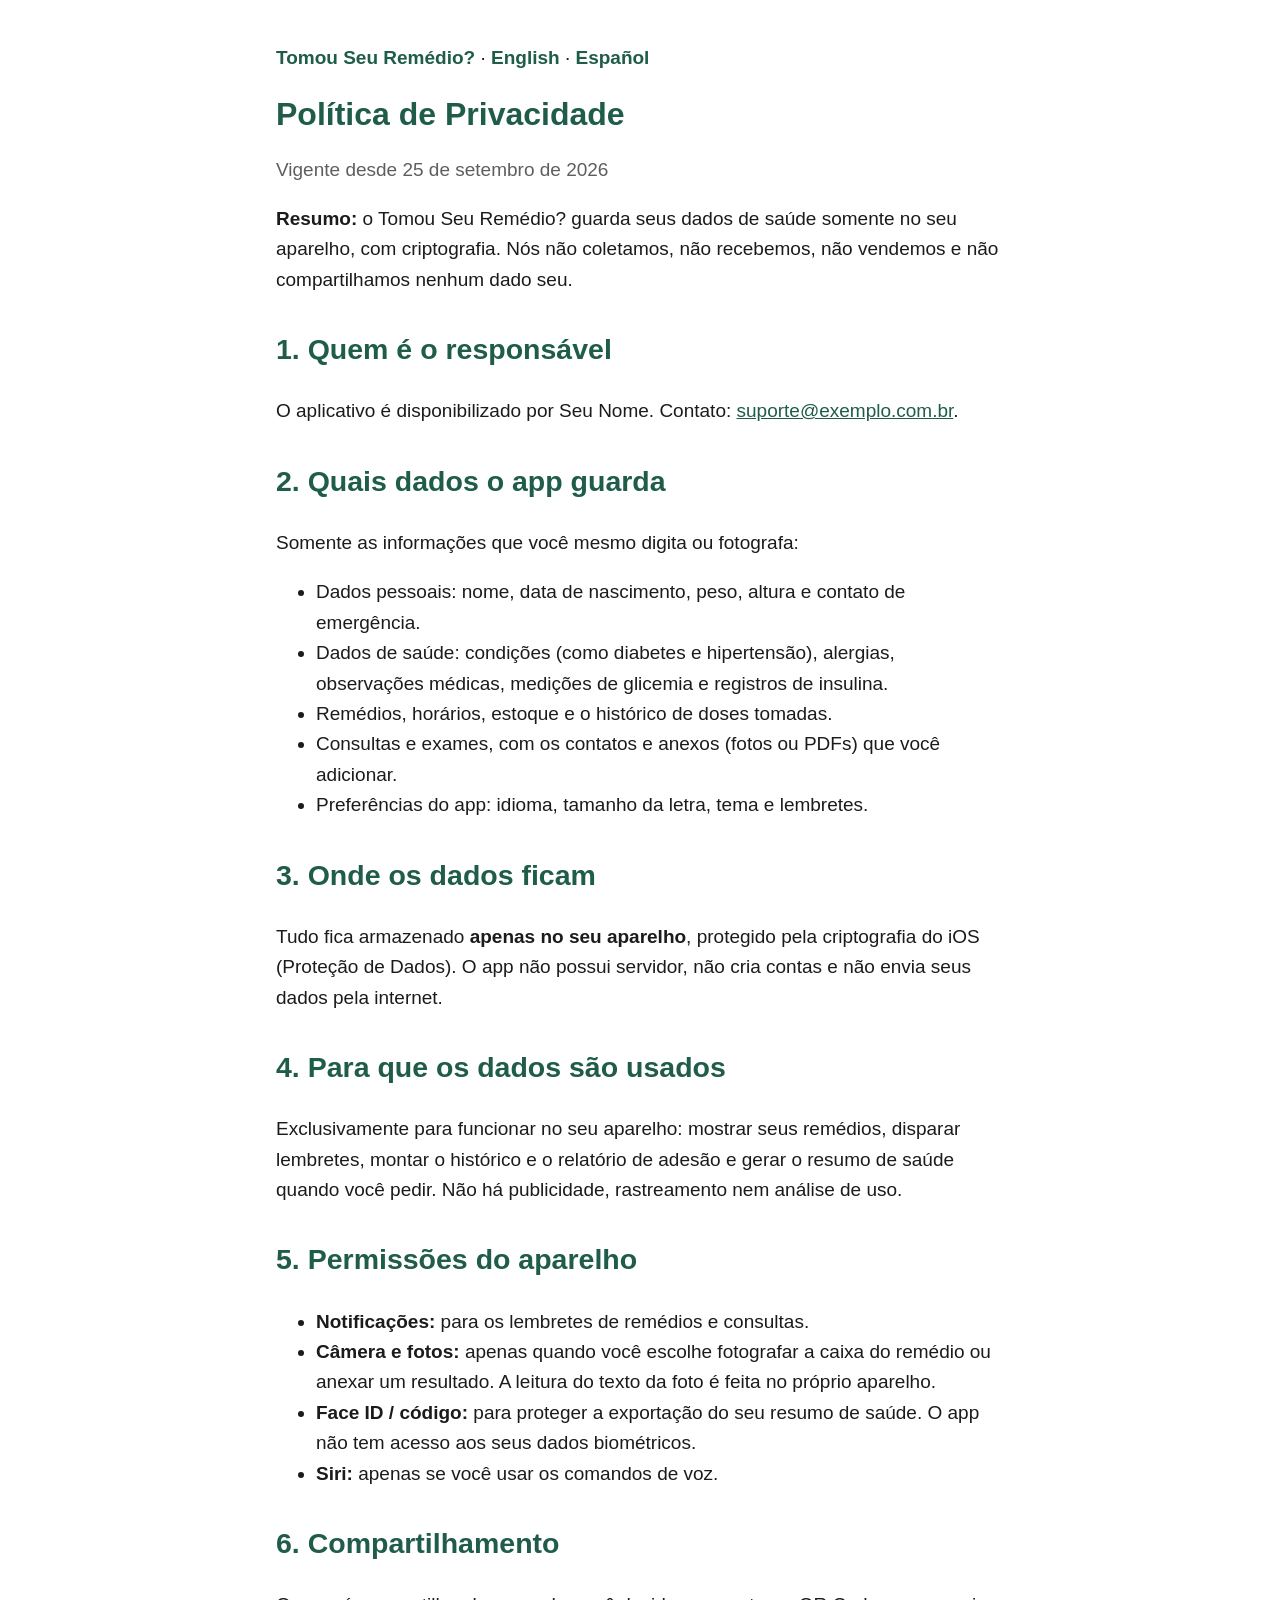
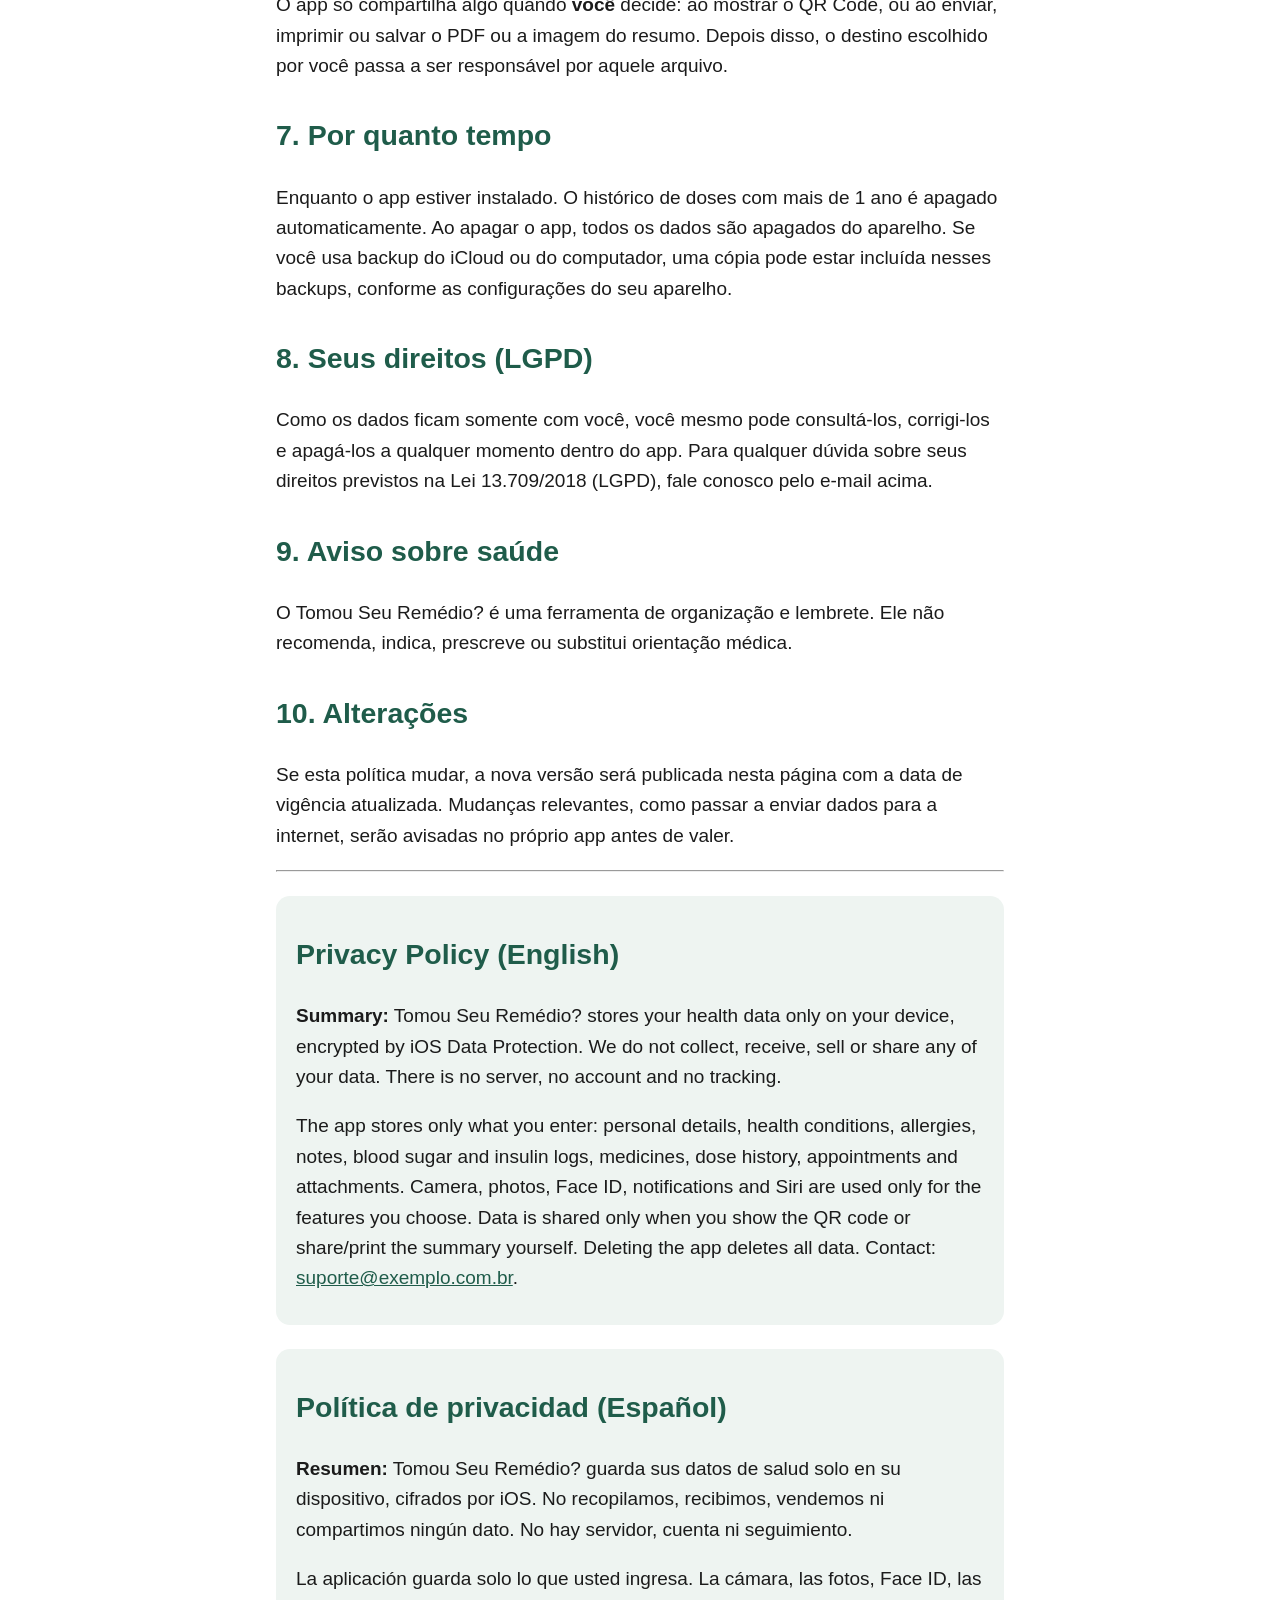
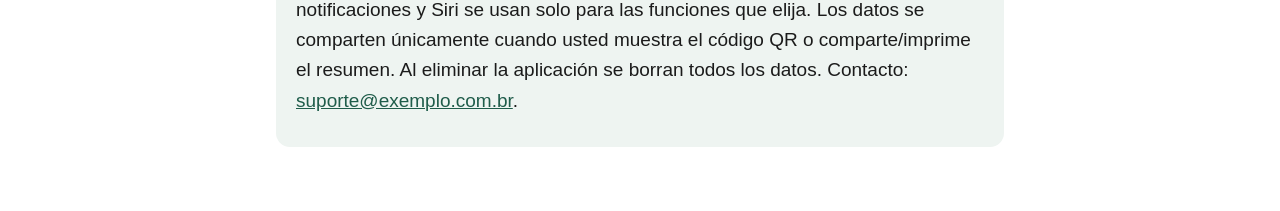
==== privacidade.html @ e1c7655e "Site do app: página inicial, política de privacidade e suporte Co-Authored-By: Claude Opus 5.5 <nore" ====
<!doctype html>
<html lang="pt-BR">
<head>
<meta charset="utf-8">
<meta name="viewport" content="width=device-width, initial-scale=1">
<title>Política de Privacidade — Tomou Seu Remédio?</title>
<link rel="stylesheet" href="estilo.css">
</head>
<body>
<main>
<p class="topo"><a href="index.html">Tomou Seu Remédio?</a> · <a href="#en">English</a> · <a href="#es">Español</a></p>

<h1>Política de Privacidade</h1>
<p class="data">Vigente desde 25 de setembro de 2026</p>

<p><strong>Resumo:</strong> o Tomou Seu Remédio? guarda seus dados de saúde somente no seu aparelho, com criptografia. Nós não coletamos, não recebemos, não vendemos e não compartilhamos nenhum dado seu.</p>

<h2>1. Quem é o responsável</h2>
<p>O aplicativo é disponibilizado por <span class="cfg-seller">Seu Nome</span>. Contato: <a href="mailto:suporte@exemplo.com.br"><span class="cfg-email">suporte@exemplo.com.br</span></a>.</p>

<h2>2. Quais dados o app guarda</h2>
<p>Somente as informações que você mesmo digita ou fotografa:</p>
<ul>
<li>Dados pessoais: nome, data de nascimento, peso, altura e contato de emergência.</li>
<li>Dados de saúde: condições (como diabetes e hipertensão), alergias, observações médicas, medições de glicemia e registros de insulina.</li>
<li>Remédios, horários, estoque e o histórico de doses tomadas.</li>
<li>Consultas e exames, com os contatos e anexos (fotos ou PDFs) que você adicionar.</li>
<li>Preferências do app: idioma, tamanho da letra, tema e lembretes.</li>
</ul>

<h2>3. Onde os dados ficam</h2>
<p>Tudo fica armazenado <strong>apenas no seu aparelho</strong>, protegido pela criptografia do iOS (Proteção de Dados). O app não possui servidor, não cria contas e não envia seus dados pela internet.</p>

<h2>4. Para que os dados são usados</h2>
<p>Exclusivamente para funcionar no seu aparelho: mostrar seus remédios, disparar lembretes, montar o histórico e o relatório de adesão e gerar o resumo de saúde quando você pedir. Não há publicidade, rastreamento nem análise de uso.</p>

<h2>5. Permissões do aparelho</h2>
<ul>
<li><strong>Notificações:</strong> para os lembretes de remédios e consultas.</li>
<li><strong>Câmera e fotos:</strong> apenas quando você escolhe fotografar a caixa do remédio ou anexar um resultado. A leitura do texto da foto é feita no próprio aparelho.</li>
<li><strong>Face ID / código:</strong> para proteger a exportação do seu resumo de saúde. O app não tem acesso aos seus dados biométricos.</li>
<li><strong>Siri:</strong> apenas se você usar os comandos de voz.</li>
</ul>

<h2>6. Compartilhamento</h2>
<p>O app só compartilha algo quando <strong>você</strong> decide: ao mostrar o QR Code, ou ao enviar, imprimir ou salvar o PDF ou a imagem do resumo. Depois disso, o destino escolhido por você passa a ser responsável por aquele arquivo.</p>

<h2>7. Por quanto tempo</h2>
<p>Enquanto o app estiver instalado. O histórico de doses com mais de 1 ano é apagado automaticamente. Ao apagar o app, todos os dados são apagados do aparelho. Se você usa backup do iCloud ou do computador, uma cópia pode estar incluída nesses backups, conforme as configurações do seu aparelho.</p>

<h2>8. Seus direitos (LGPD)</h2>
<p>Como os dados ficam somente com você, você mesmo pode consultá-los, corrigi-los e apagá-los a qualquer momento dentro do app. Para qualquer dúvida sobre seus direitos previstos na Lei 13.709/2018 (LGPD), fale conosco pelo e-mail acima.</p>

<h2>9. Aviso sobre saúde</h2>
<p>O Tomou Seu Remédio? é uma ferramenta de organização e lembrete. Ele não recomenda, indica, prescreve ou substitui orientação médica.</p>

<h2>10. Alterações</h2>
<p>Se esta política mudar, a nova versão será publicada nesta página com a data de vigência atualizada. Mudanças relevantes, como passar a enviar dados para a internet, serão avisadas no próprio app antes de valer.</p>

<hr>

<section id="en" lang="en">
<h2>Privacy Policy (English)</h2>
<p><strong>Summary:</strong> Tomou Seu Remédio? stores your health data only on your device, encrypted by iOS Data Protection. We do not collect, receive, sell or share any of your data. There is no server, no account and no tracking.</p>
<p>The app stores only what you enter: personal details, health conditions, allergies, notes, blood sugar and insulin logs, medicines, dose history, appointments and attachments. Camera, photos, Face ID, notifications and Siri are used only for the features you choose. Data is shared only when you show the QR code or share/print the summary yourself. Deleting the app deletes all data. Contact: <a href="mailto:suporte@exemplo.com.br"><span class="cfg-email">suporte@exemplo.com.br</span></a>.</p>
</section>

<section id="es" lang="es">
<h2>Política de privacidad (Español)</h2>
<p><strong>Resumen:</strong> Tomou Seu Remédio? guarda sus datos de salud solo en su dispositivo, cifrados por iOS. No recopilamos, recibimos, vendemos ni compartimos ningún dato. No hay servidor, cuenta ni seguimiento.</p>
<p>La aplicación guarda solo lo que usted ingresa. La cámara, las fotos, Face ID, las notificaciones y Siri se usan solo para las funciones que elija. Los datos se comparten únicamente cuando usted muestra el código QR o comparte/imprime el resumen. Al eliminar la aplicación se borran todos los datos. Contacto: <a href="mailto:suporte@exemplo.com.br"><span class="cfg-email">suporte@exemplo.com.br</span></a>.</p>
</section>
</main>
</body>
</html>
---- estilo.css ----
:root { --verde: #1F5C4A; --texto: #1b1b1b; --fundo: #ffffff; --suave: #eef4f1; }
@media (prefers-color-scheme: dark) { :root { --verde: #7cc7a8; --texto: #f2f2f2; --fundo: #121212; --suave: #1e2a26; } }
* { box-sizing: border-box; }
body { margin: 0; background: var(--fundo); color: var(--texto); font: 19px/1.6 -apple-system, "Segoe UI", Roboto, sans-serif; }
main { max-width: 760px; margin: 0 auto; padding: 24px 16px 64px; }
h1 { color: var(--verde); font-size: 2rem; line-height: 1.2; }
h2 { color: var(--verde); margin-top: 2rem; }
a { color: var(--verde); }
.topo a { font-weight: 600; text-decoration: none; }
.data { opacity: .7; }
.contatos { display: grid; gap: 12px; margin: 24px 0; }
.botao { display: block; padding: 16px; border-radius: 14px; background: var(--verde); color: var(--fundo); text-align: center; font-weight: 700; text-decoration: none; }
.hero { text-align: center; padding: 32px 0; }
.hero img { width: 140px; height: 140px; border-radius: 32px; }
.rodape { margin-top: 48px; opacity: .8; }
section { background: var(--suave); padding: 4px 20px 12px; border-radius: 14px; margin-top: 24px; }
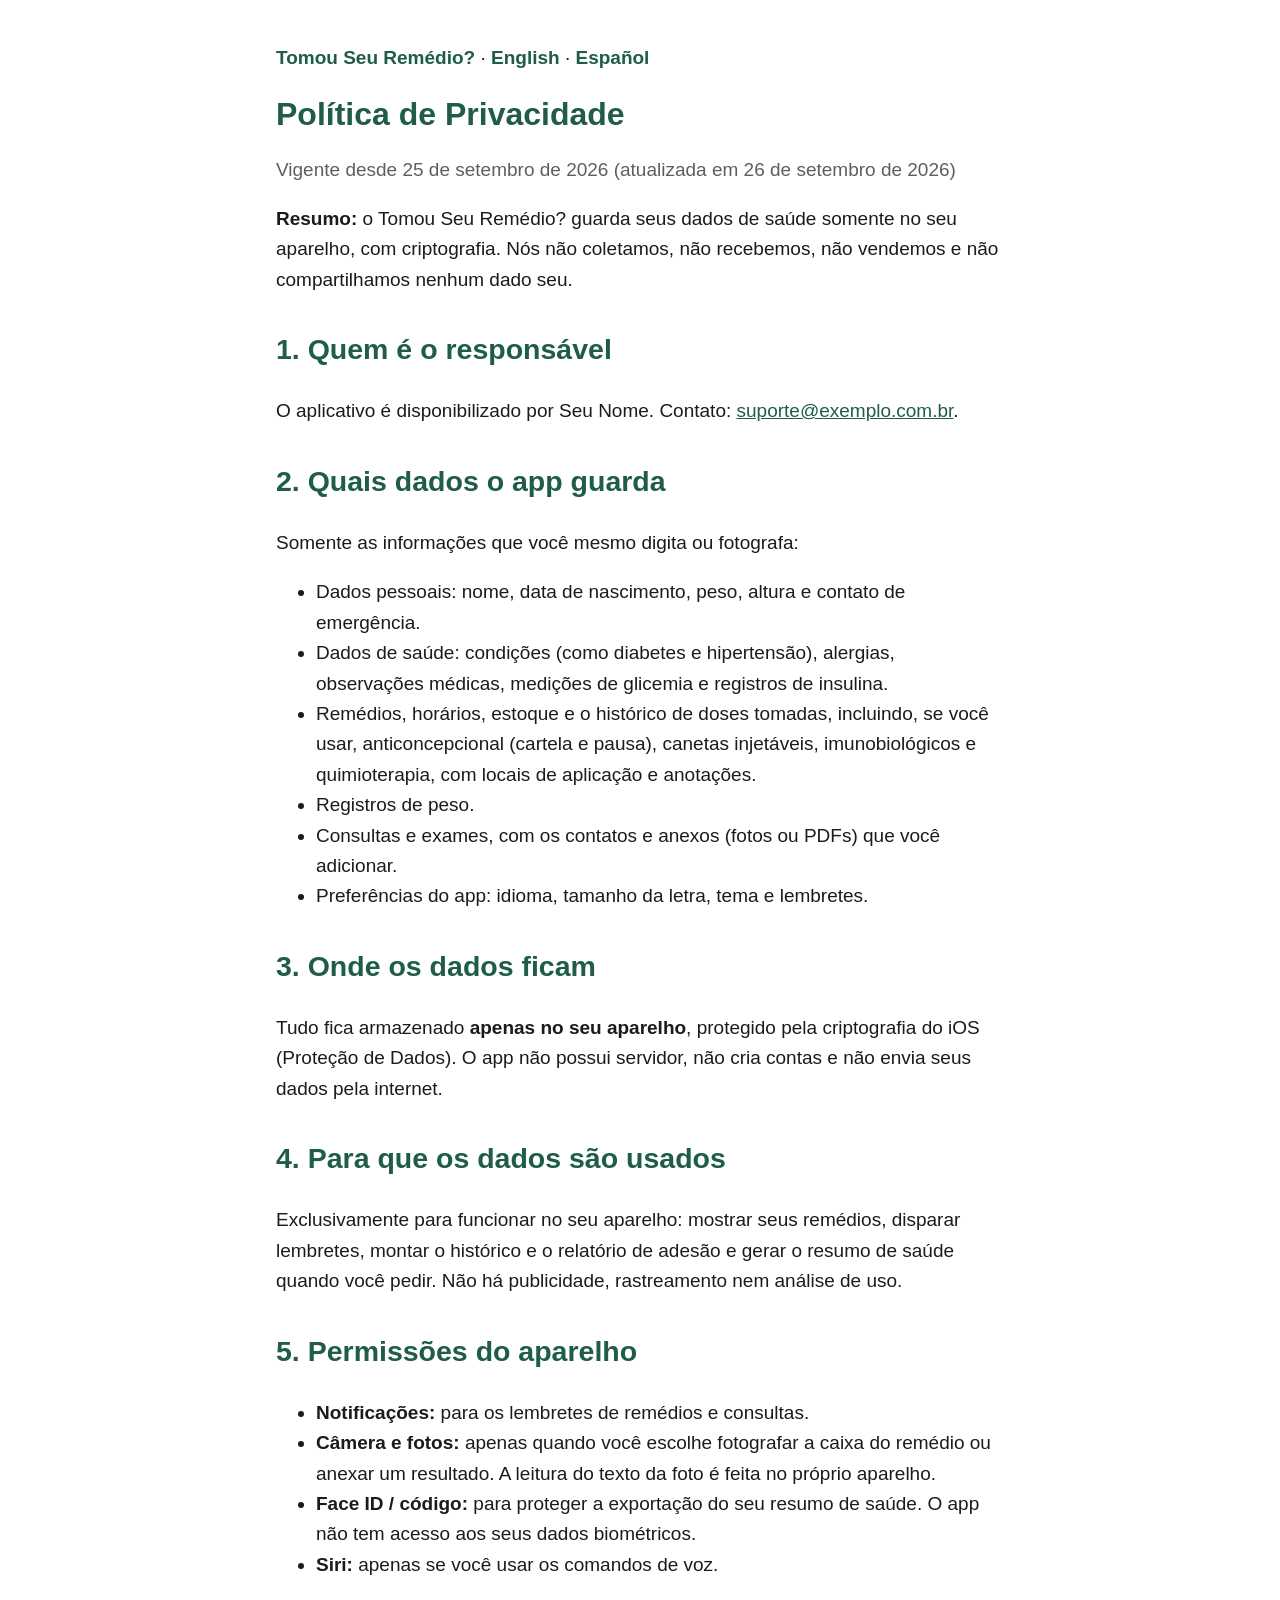
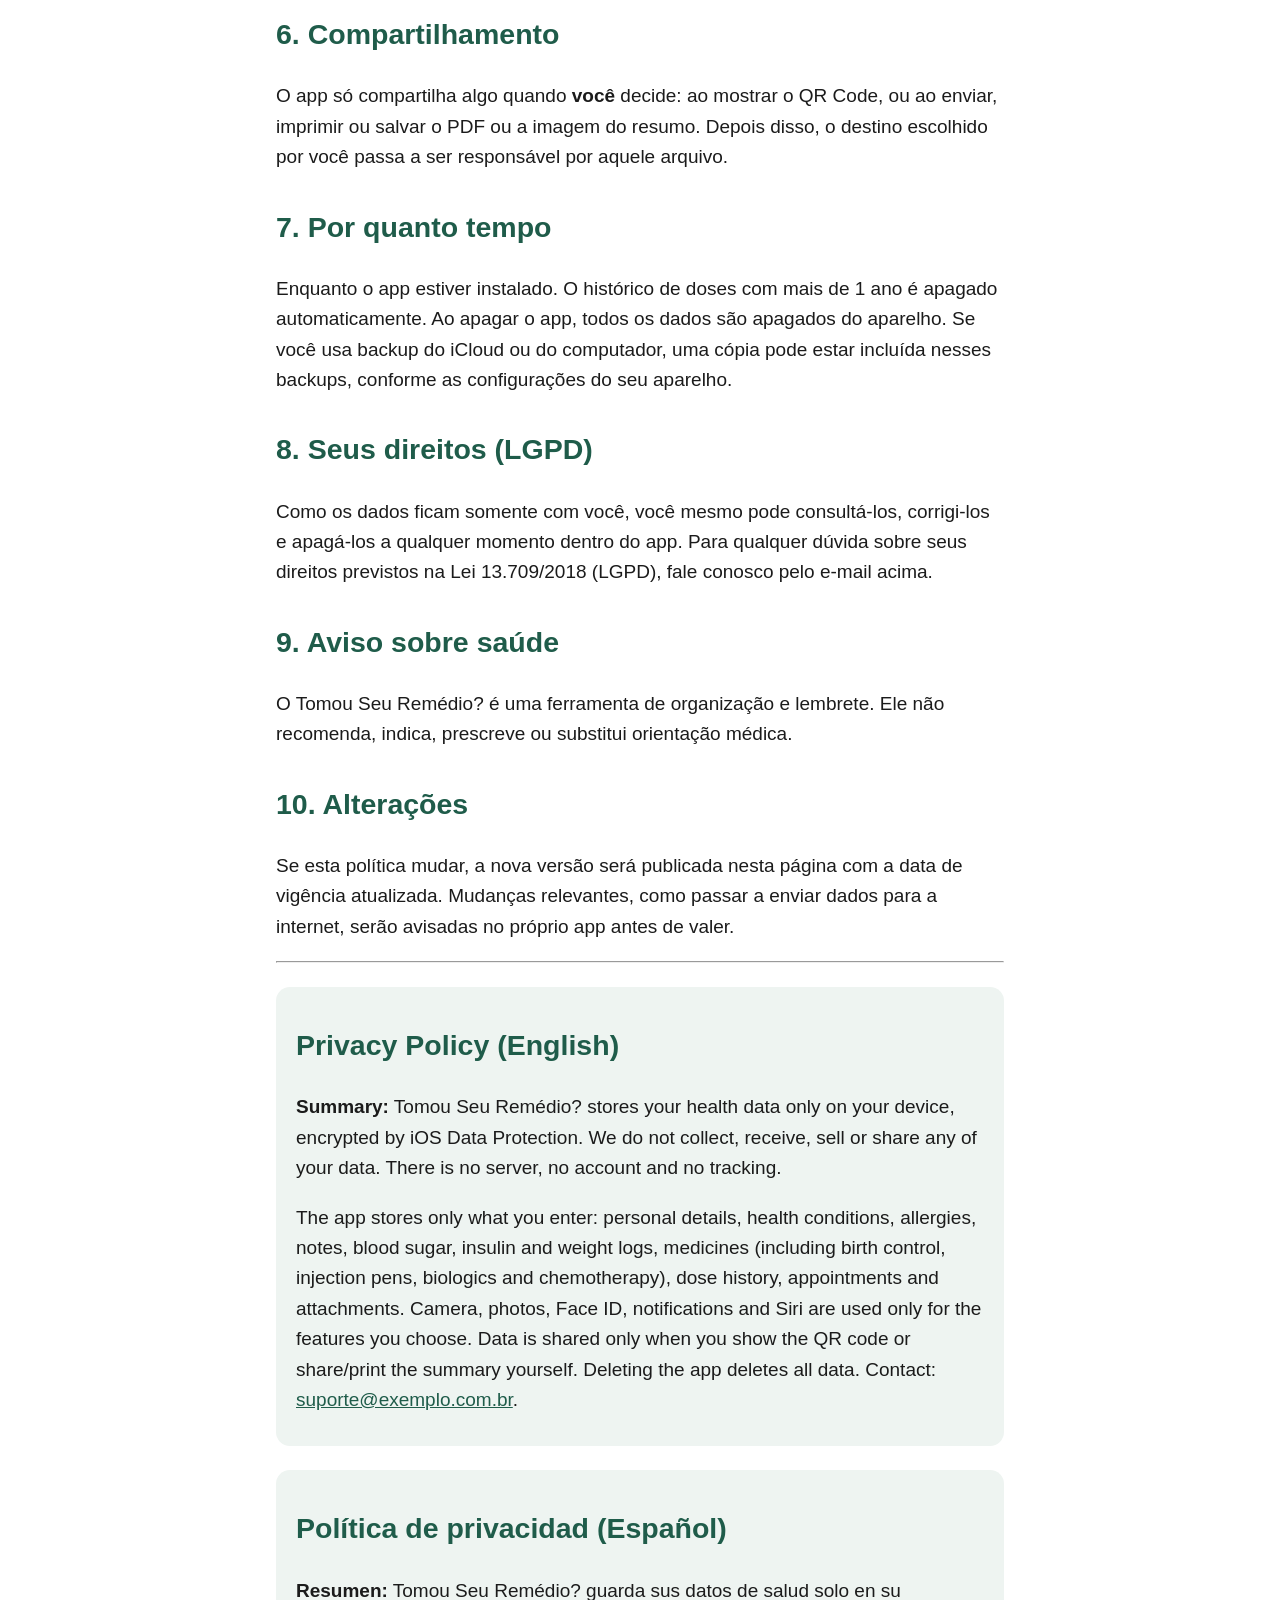
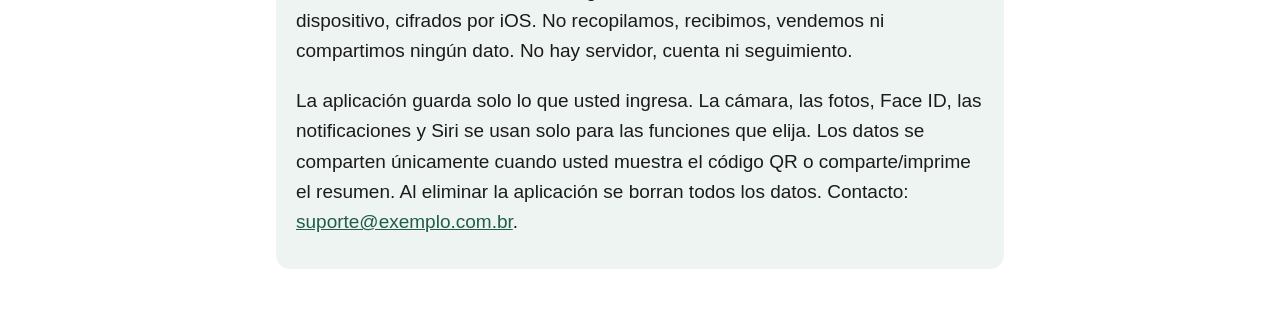
==== commit 622b59ec: "Política de privacidade: tratamentos especiais e peso Co-Authored-By: Claude Opus 5.5 <noreply@anthr" ====
--- a/privacidade.html
+++ b/privacidade.html
@@ -11,7 +11,7 @@
 <p class="topo"><a href="index.html">Tomou Seu Remédio?</a> · <a href="#en">English</a> · <a href="#es">Español</a></p>
 
 <h1>Política de Privacidade</h1>
-<p class="data">Vigente desde 25 de setembro de 2026</p>
+<p class="data">Vigente desde 25 de setembro de 2026 (atualizada em 26 de setembro de 2026)</p>
 
 <p><strong>Resumo:</strong> o Tomou Seu Remédio? guarda seus dados de saúde somente no seu aparelho, com criptografia. Nós não coletamos, não recebemos, não vendemos e não compartilhamos nenhum dado seu.</p>
 
@@ -23,7 +23,8 @@
 <ul>
 <li>Dados pessoais: nome, data de nascimento, peso, altura e contato de emergência.</li>
 <li>Dados de saúde: condições (como diabetes e hipertensão), alergias, observações médicas, medições de glicemia e registros de insulina.</li>
-<li>Remédios, horários, estoque e o histórico de doses tomadas.</li>
+<li>Remédios, horários, estoque e o histórico de doses tomadas, incluindo, se você usar, anticoncepcional (cartela e pausa), canetas injetáveis, imunobiológicos e quimioterapia, com locais de aplicação e anotações.</li>
+<li>Registros de peso.</li>
 <li>Consultas e exames, com os contatos e anexos (fotos ou PDFs) que você adicionar.</li>
 <li>Preferências do app: idioma, tamanho da letra, tema e lembretes.</li>
 </ul>
@@ -62,7 +63,7 @@
 <section id="en" lang="en">
 <h2>Privacy Policy (English)</h2>
 <p><strong>Summary:</strong> Tomou Seu Remédio? stores your health data only on your device, encrypted by iOS Data Protection. We do not collect, receive, sell or share any of your data. There is no server, no account and no tracking.</p>
-<p>The app stores only what you enter: personal details, health conditions, allergies, notes, blood sugar and insulin logs, medicines, dose history, appointments and attachments. Camera, photos, Face ID, notifications and Siri are used only for the features you choose. Data is shared only when you show the QR code or share/print the summary yourself. Deleting the app deletes all data. Contact: <a href="mailto:suporte@exemplo.com.br"><span class="cfg-email">suporte@exemplo.com.br</span></a>.</p>
+<p>The app stores only what you enter: personal details, health conditions, allergies, notes, blood sugar, insulin and weight logs, medicines (including birth control, injection pens, biologics and chemotherapy), dose history, appointments and attachments. Camera, photos, Face ID, notifications and Siri are used only for the features you choose. Data is shared only when you show the QR code or share/print the summary yourself. Deleting the app deletes all data. Contact: <a href="mailto:suporte@exemplo.com.br"><span class="cfg-email">suporte@exemplo.com.br</span></a>.</p>
 </section>
 
 <section id="es" lang="es">
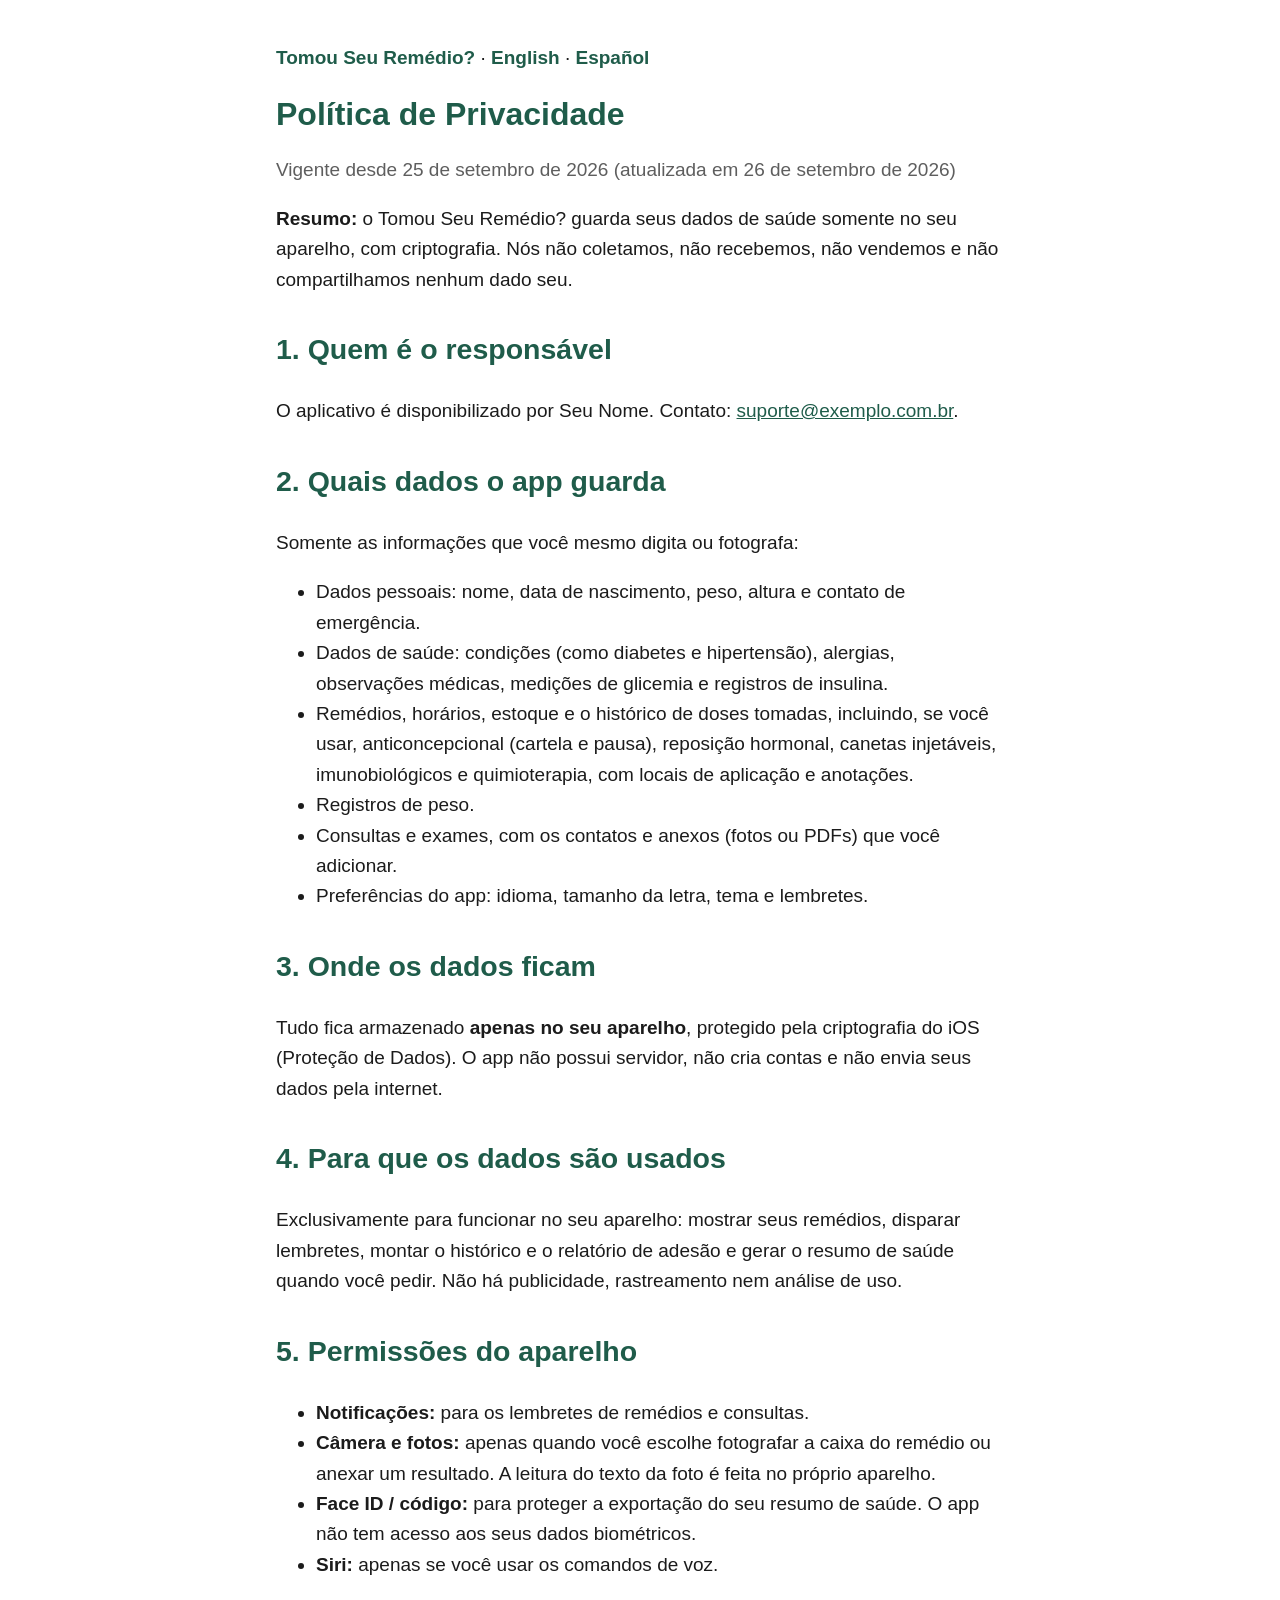
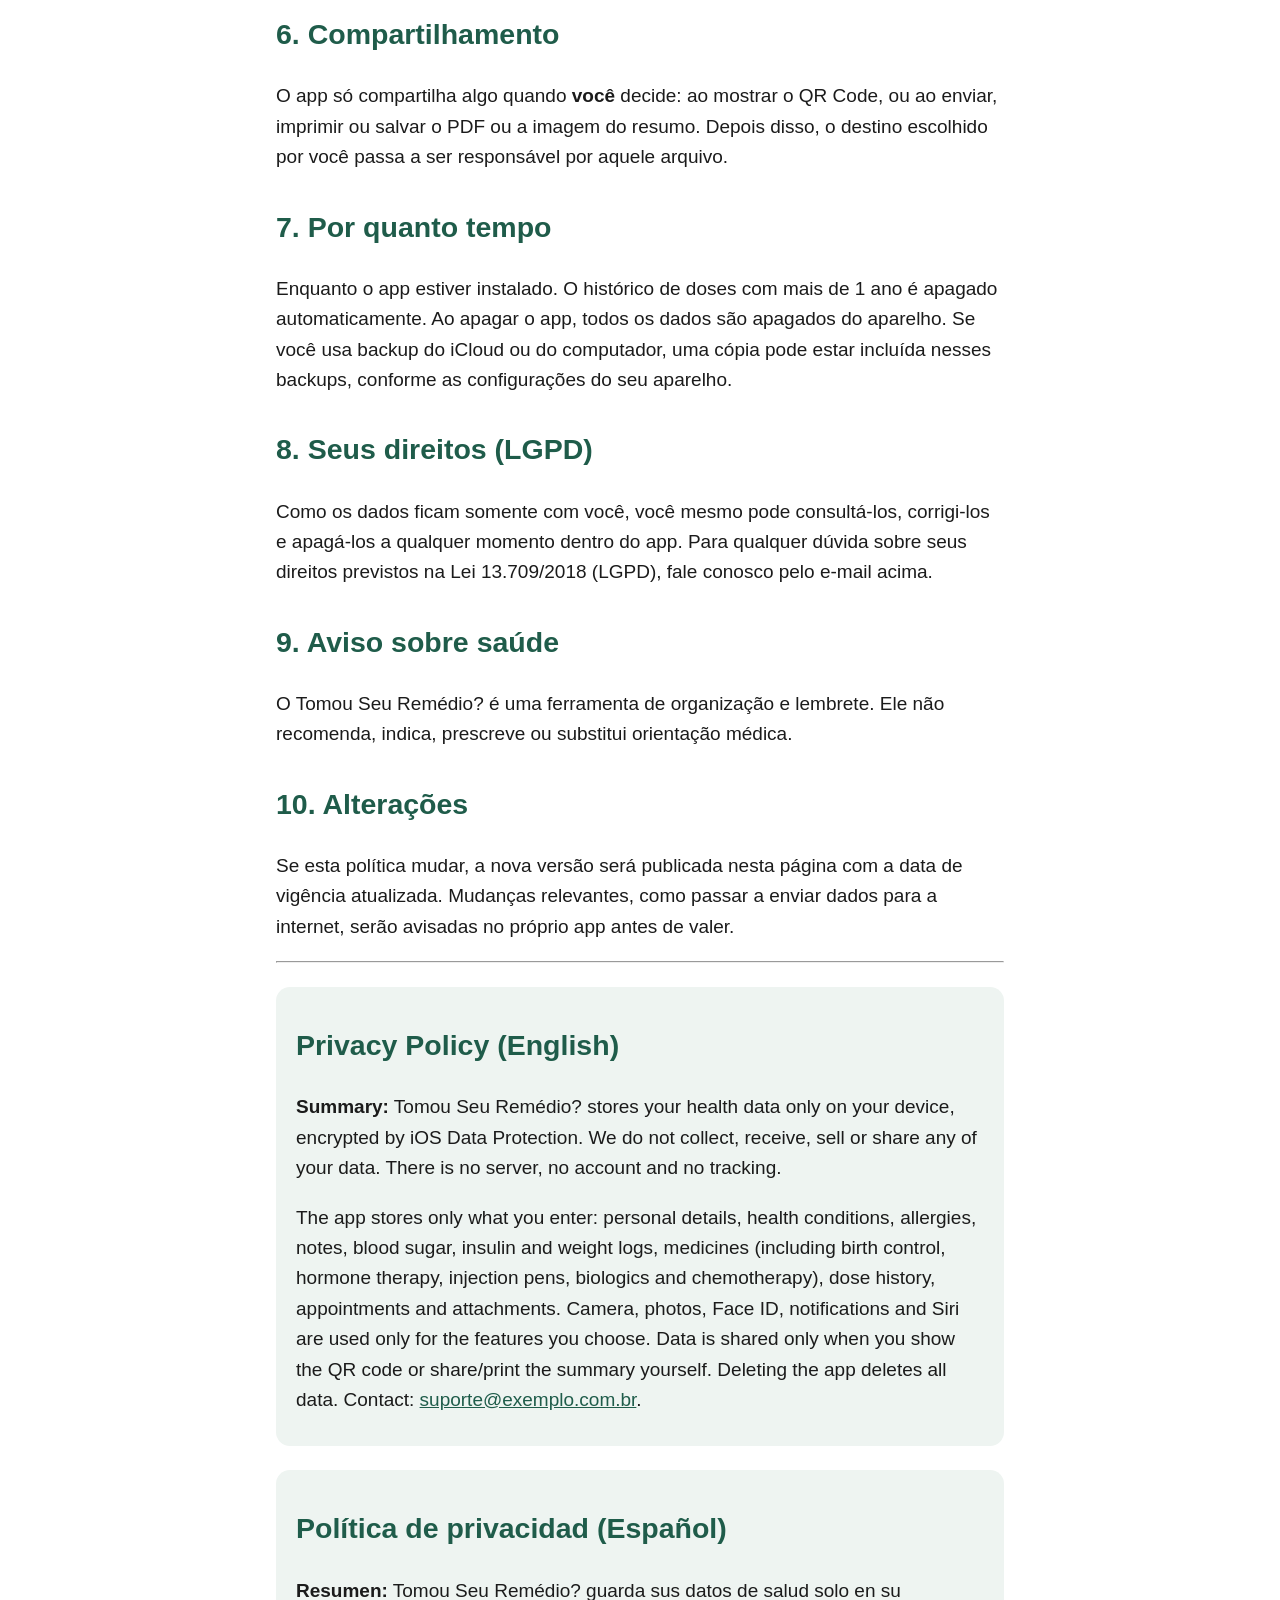
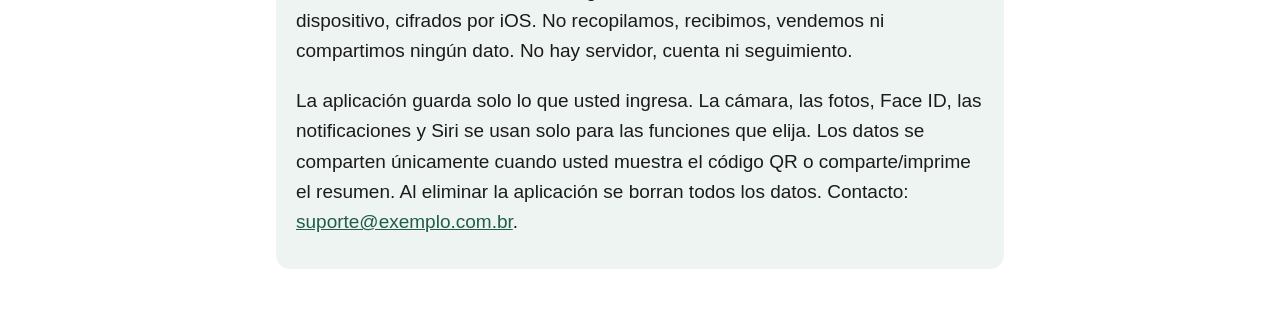
==== commit b3fe9f2f: "Política de privacidade: reposição hormonal Co-Authored-By: Claude Opus 5.5 <noreply@anthropic.com> " ====
--- a/privacidade.html
+++ b/privacidade.html
@@ -23,7 +23,7 @@
 <ul>
 <li>Dados pessoais: nome, data de nascimento, peso, altura e contato de emergência.</li>
 <li>Dados de saúde: condições (como diabetes e hipertensão), alergias, observações médicas, medições de glicemia e registros de insulina.</li>
-<li>Remédios, horários, estoque e o histórico de doses tomadas, incluindo, se você usar, anticoncepcional (cartela e pausa), canetas injetáveis, imunobiológicos e quimioterapia, com locais de aplicação e anotações.</li>
+<li>Remédios, horários, estoque e o histórico de doses tomadas, incluindo, se você usar, anticoncepcional (cartela e pausa), reposição hormonal, canetas injetáveis, imunobiológicos e quimioterapia, com locais de aplicação e anotações.</li>
 <li>Registros de peso.</li>
 <li>Consultas e exames, com os contatos e anexos (fotos ou PDFs) que você adicionar.</li>
 <li>Preferências do app: idioma, tamanho da letra, tema e lembretes.</li>
@@ -63,7 +63,7 @@
 <section id="en" lang="en">
 <h2>Privacy Policy (English)</h2>
 <p><strong>Summary:</strong> Tomou Seu Remédio? stores your health data only on your device, encrypted by iOS Data Protection. We do not collect, receive, sell or share any of your data. There is no server, no account and no tracking.</p>
-<p>The app stores only what you enter: personal details, health conditions, allergies, notes, blood sugar, insulin and weight logs, medicines (including birth control, injection pens, biologics and chemotherapy), dose history, appointments and attachments. Camera, photos, Face ID, notifications and Siri are used only for the features you choose. Data is shared only when you show the QR code or share/print the summary yourself. Deleting the app deletes all data. Contact: <a href="mailto:suporte@exemplo.com.br"><span class="cfg-email">suporte@exemplo.com.br</span></a>.</p>
+<p>The app stores only what you enter: personal details, health conditions, allergies, notes, blood sugar, insulin and weight logs, medicines (including birth control, hormone therapy, injection pens, biologics and chemotherapy), dose history, appointments and attachments. Camera, photos, Face ID, notifications and Siri are used only for the features you choose. Data is shared only when you show the QR code or share/print the summary yourself. Deleting the app deletes all data. Contact: <a href="mailto:suporte@exemplo.com.br"><span class="cfg-email">suporte@exemplo.com.br</span></a>.</p>
 </section>
 
 <section id="es" lang="es">
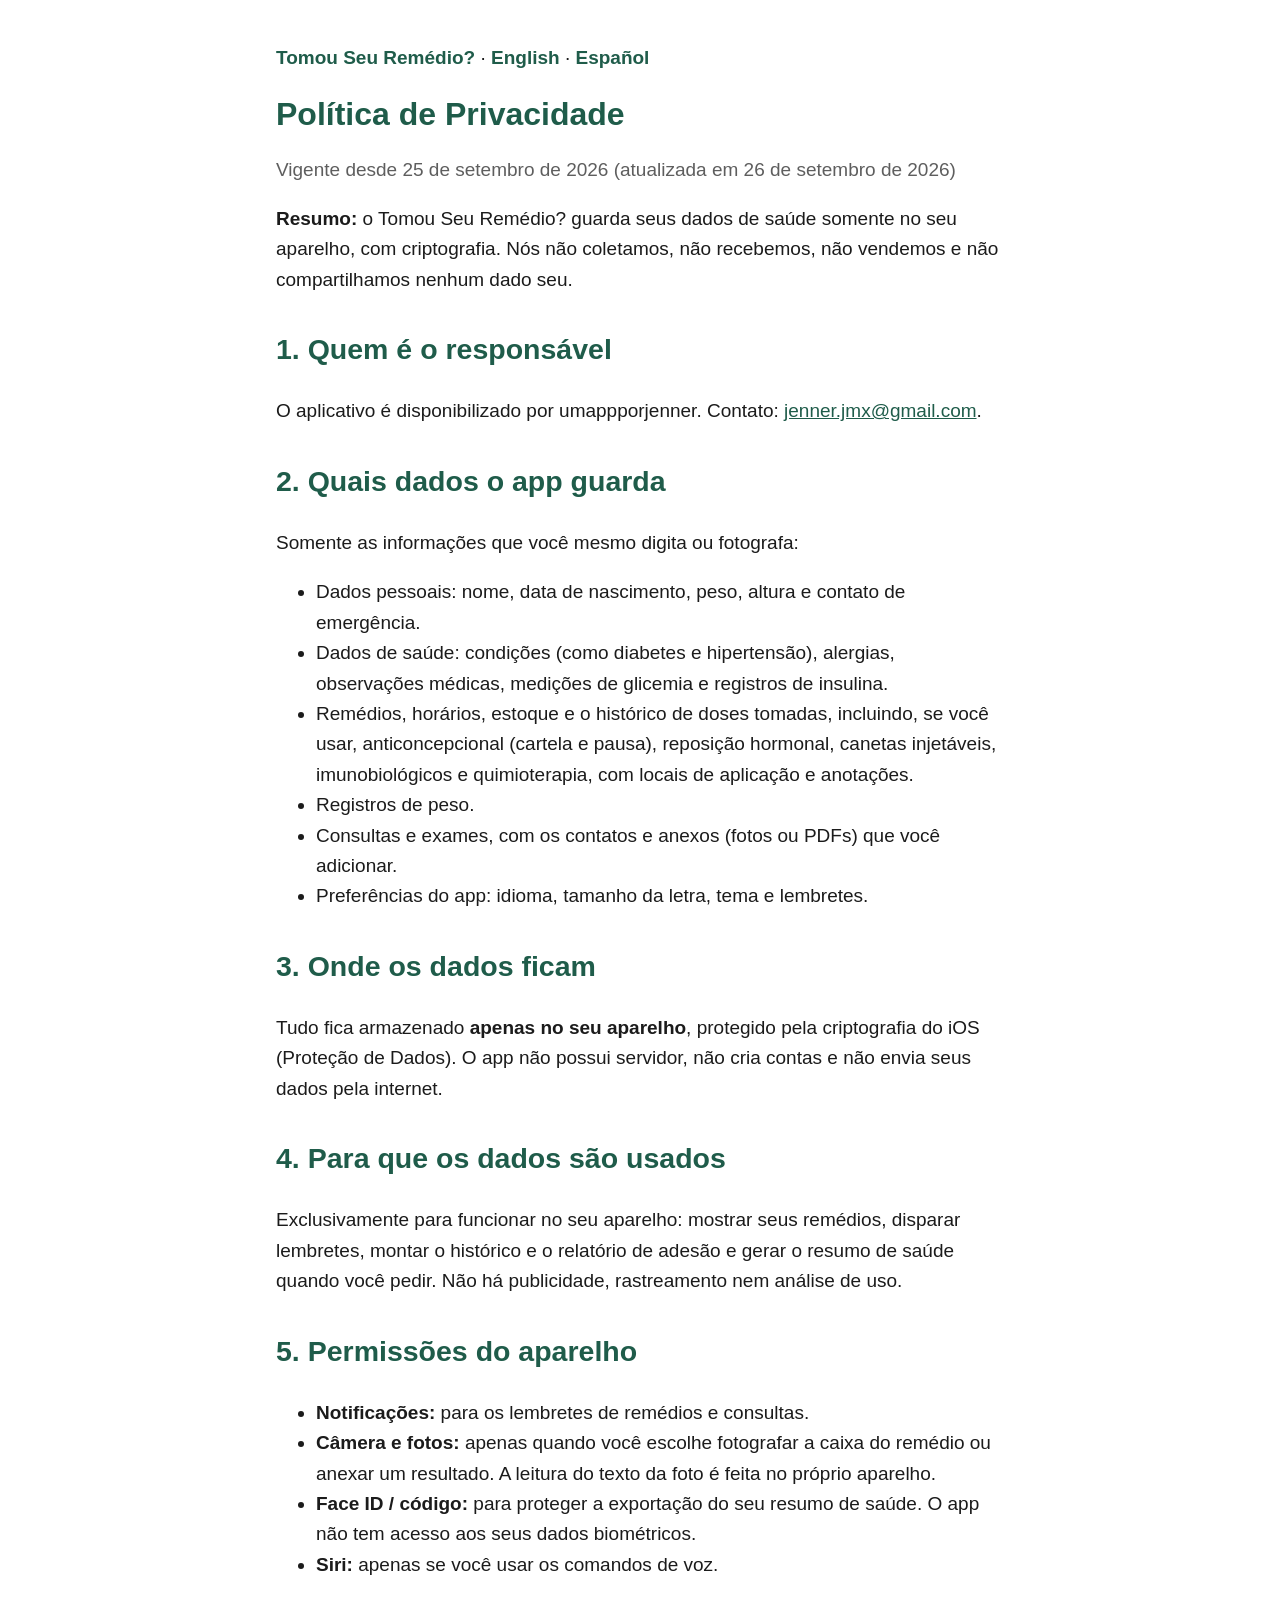
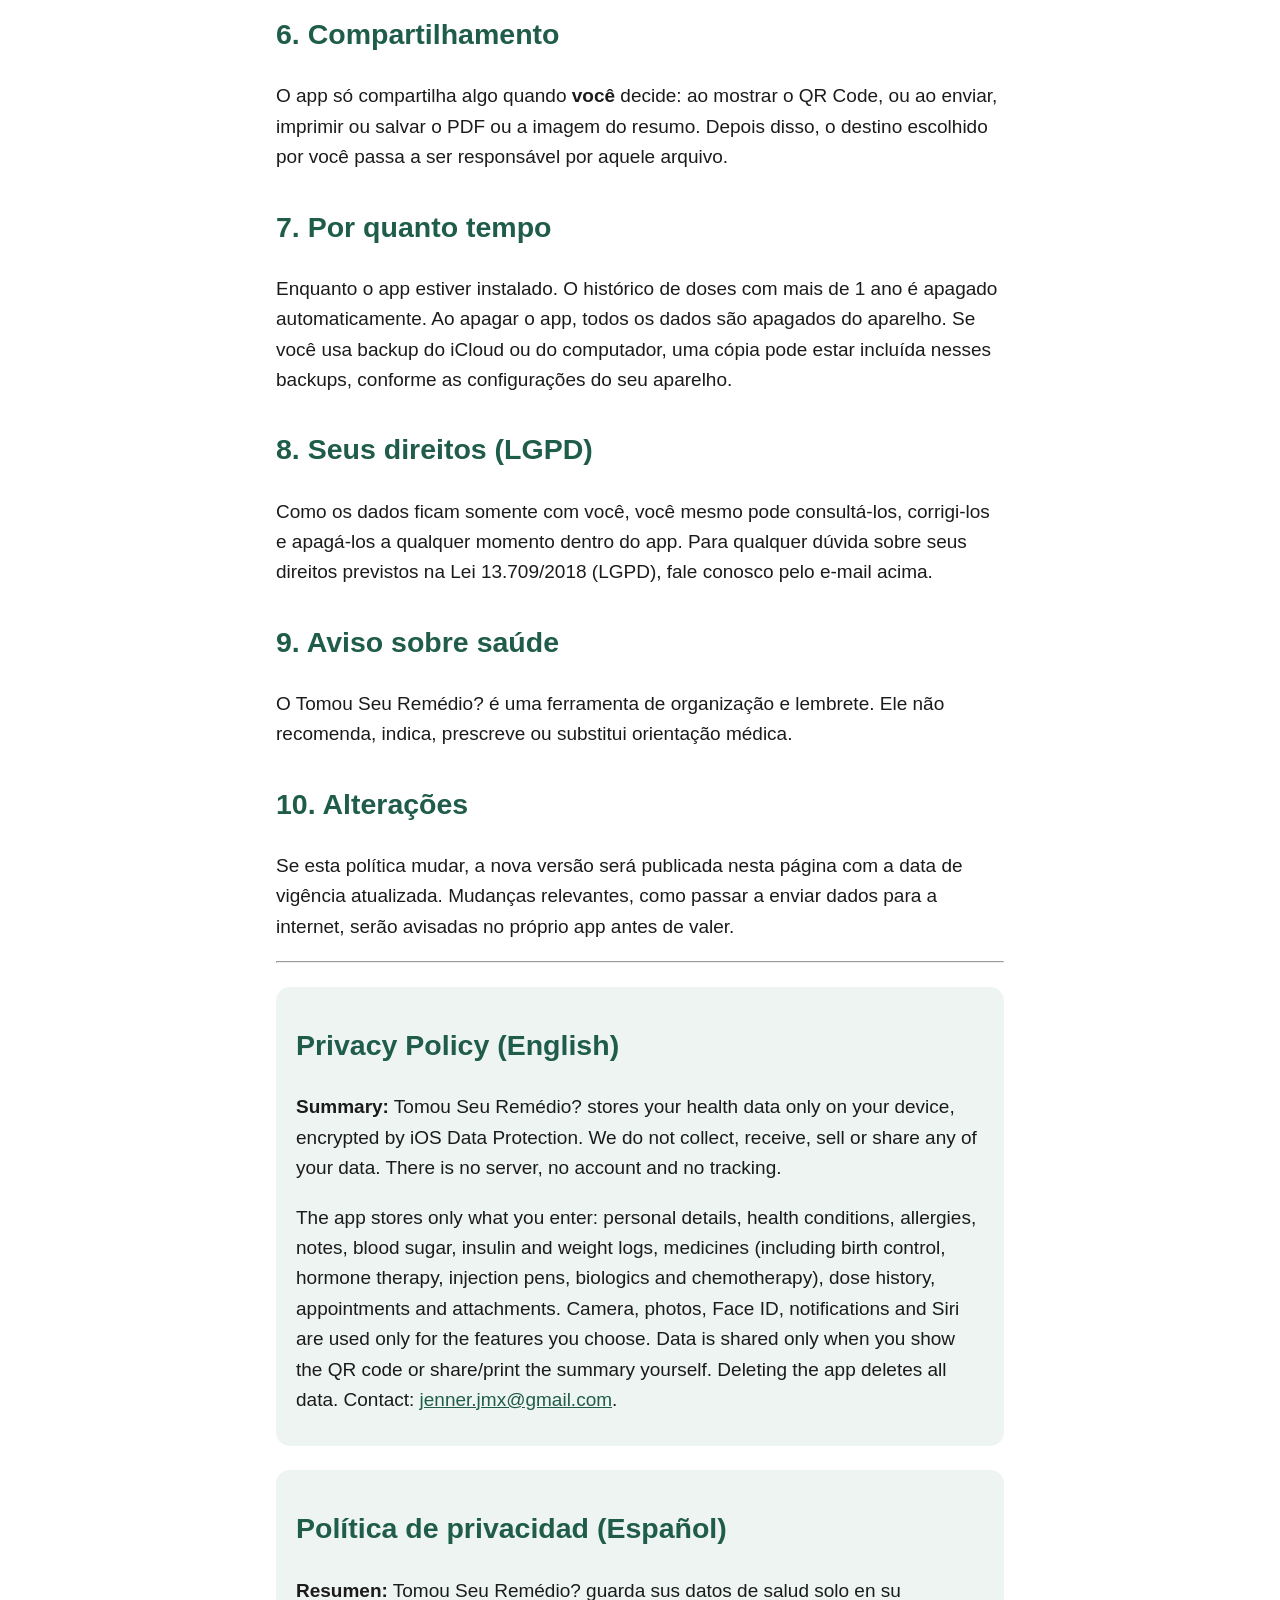
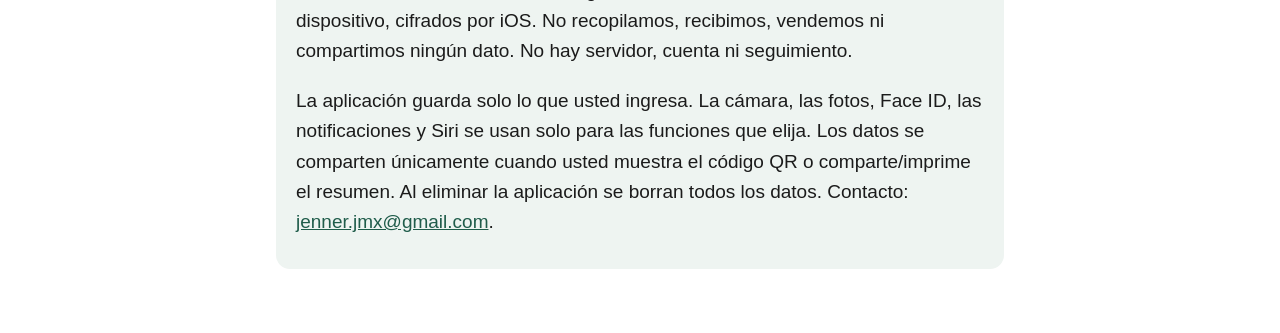
==== commit 8ee1285a: "Site: dados de contato reais (WhatsApp, e-mail, telefone e nome) no lugar dos exemplos Co-Authored-B" ====
--- a/privacidade.html
+++ b/privacidade.html
@@ -16,7 +16,7 @@
 <p><strong>Resumo:</strong> o Tomou Seu Remédio? guarda seus dados de saúde somente no seu aparelho, com criptografia. Nós não coletamos, não recebemos, não vendemos e não compartilhamos nenhum dado seu.</p>
 
 <h2>1. Quem é o responsável</h2>
-<p>O aplicativo é disponibilizado por <span class="cfg-seller">Seu Nome</span>. Contato: <a href="mailto:suporte@exemplo.com.br"><span class="cfg-email">suporte@exemplo.com.br</span></a>.</p>
+<p>O aplicativo é disponibilizado por <span class="cfg-seller">umappporjenner</span>. Contato: <a href="mailto:jenner.jmx@gmail.com"><span class="cfg-email">jenner.jmx@gmail.com</span></a>.</p>
 
 <h2>2. Quais dados o app guarda</h2>
 <p>Somente as informações que você mesmo digita ou fotografa:</p>
@@ -63,13 +63,13 @@
 <section id="en" lang="en">
 <h2>Privacy Policy (English)</h2>
 <p><strong>Summary:</strong> Tomou Seu Remédio? stores your health data only on your device, encrypted by iOS Data Protection. We do not collect, receive, sell or share any of your data. There is no server, no account and no tracking.</p>
-<p>The app stores only what you enter: personal details, health conditions, allergies, notes, blood sugar, insulin and weight logs, medicines (including birth control, hormone therapy, injection pens, biologics and chemotherapy), dose history, appointments and attachments. Camera, photos, Face ID, notifications and Siri are used only for the features you choose. Data is shared only when you show the QR code or share/print the summary yourself. Deleting the app deletes all data. Contact: <a href="mailto:suporte@exemplo.com.br"><span class="cfg-email">suporte@exemplo.com.br</span></a>.</p>
+<p>The app stores only what you enter: personal details, health conditions, allergies, notes, blood sugar, insulin and weight logs, medicines (including birth control, hormone therapy, injection pens, biologics and chemotherapy), dose history, appointments and attachments. Camera, photos, Face ID, notifications and Siri are used only for the features you choose. Data is shared only when you show the QR code or share/print the summary yourself. Deleting the app deletes all data. Contact: <a href="mailto:jenner.jmx@gmail.com"><span class="cfg-email">jenner.jmx@gmail.com</span></a>.</p>
 </section>
 
 <section id="es" lang="es">
 <h2>Política de privacidad (Español)</h2>
 <p><strong>Resumen:</strong> Tomou Seu Remédio? guarda sus datos de salud solo en su dispositivo, cifrados por iOS. No recopilamos, recibimos, vendemos ni compartimos ningún dato. No hay servidor, cuenta ni seguimiento.</p>
-<p>La aplicación guarda solo lo que usted ingresa. La cámara, las fotos, Face ID, las notificaciones y Siri se usan solo para las funciones que elija. Los datos se comparten únicamente cuando usted muestra el código QR o comparte/imprime el resumen. Al eliminar la aplicación se borran todos los datos. Contacto: <a href="mailto:suporte@exemplo.com.br"><span class="cfg-email">suporte@exemplo.com.br</span></a>.</p>
+<p>La aplicación guarda solo lo que usted ingresa. La cámara, las fotos, Face ID, las notificaciones y Siri se usan solo para las funciones que elija. Los datos se comparten únicamente cuando usted muestra el código QR o comparte/imprime el resumen. Al eliminar la aplicación se borran todos los datos. Contacto: <a href="mailto:jenner.jmx@gmail.com"><span class="cfg-email">jenner.jmx@gmail.com</span></a>.</p>
 </section>
 </main>
 </body>
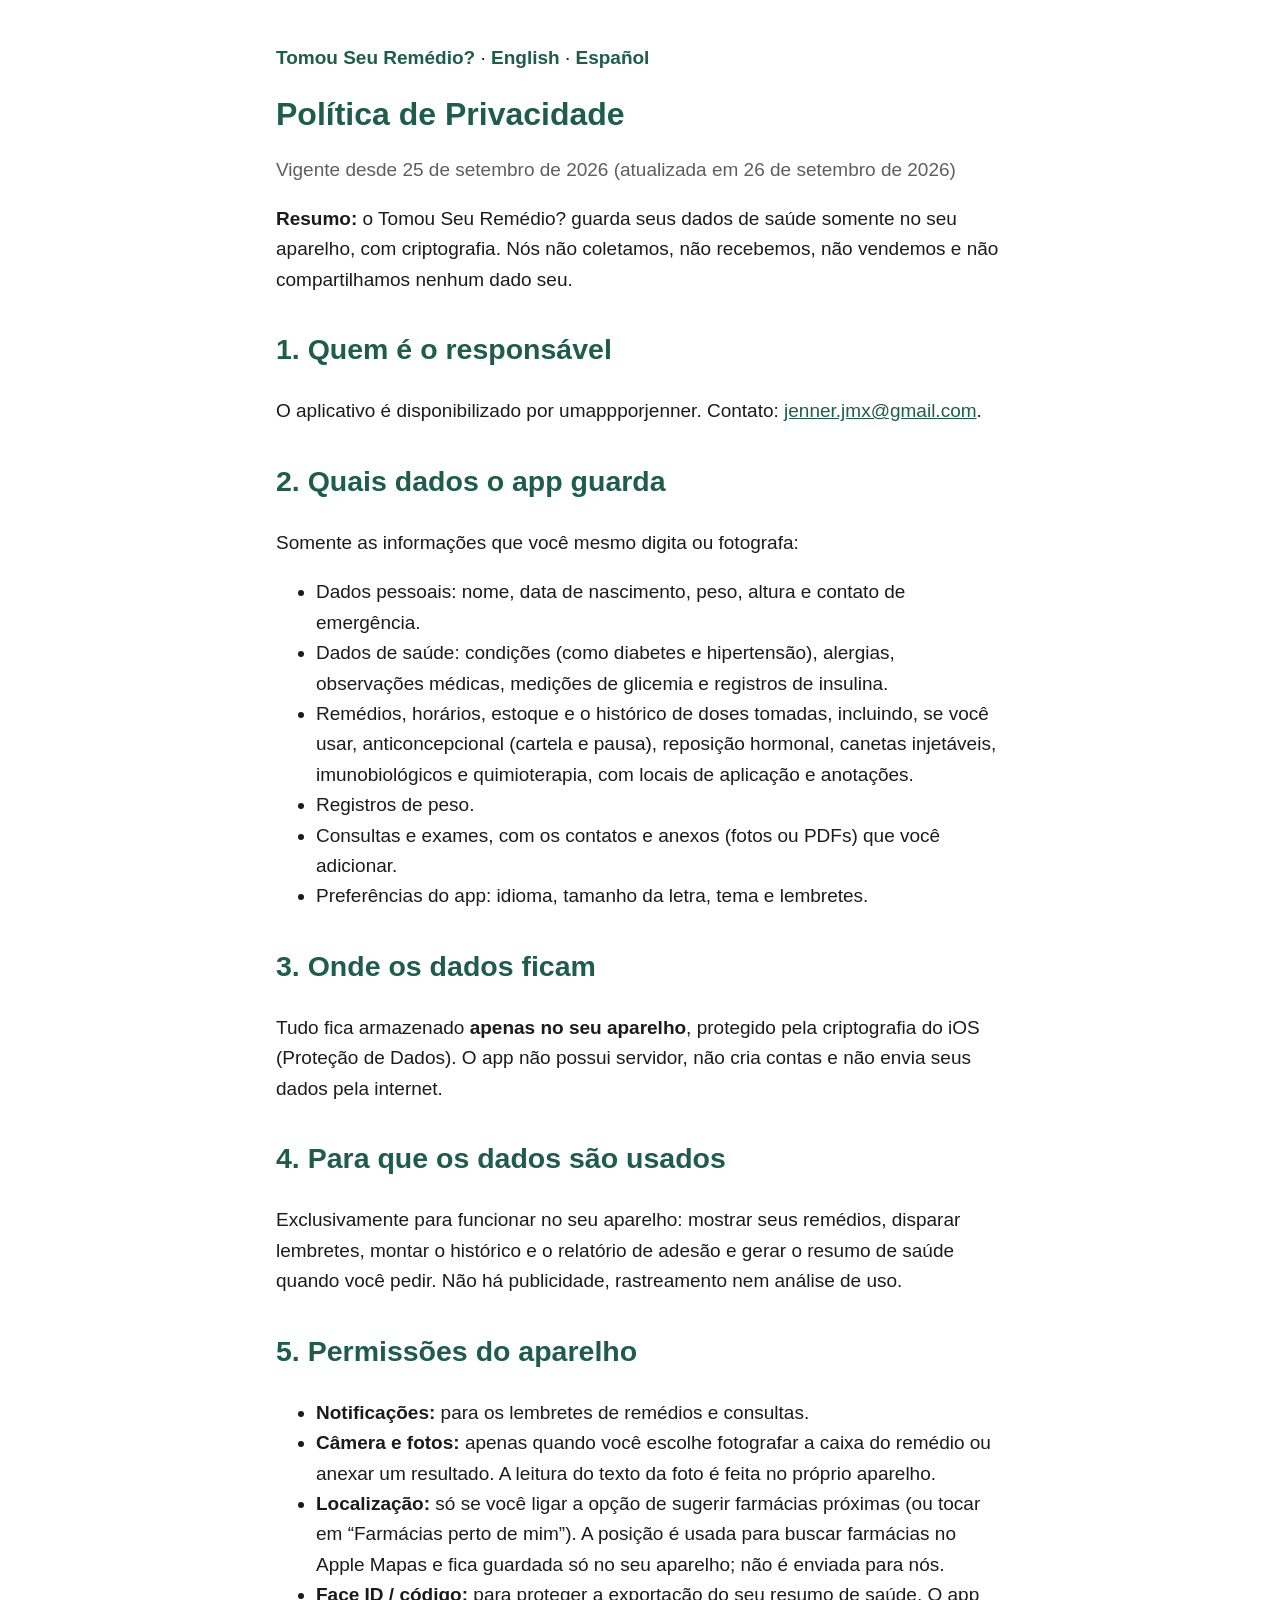
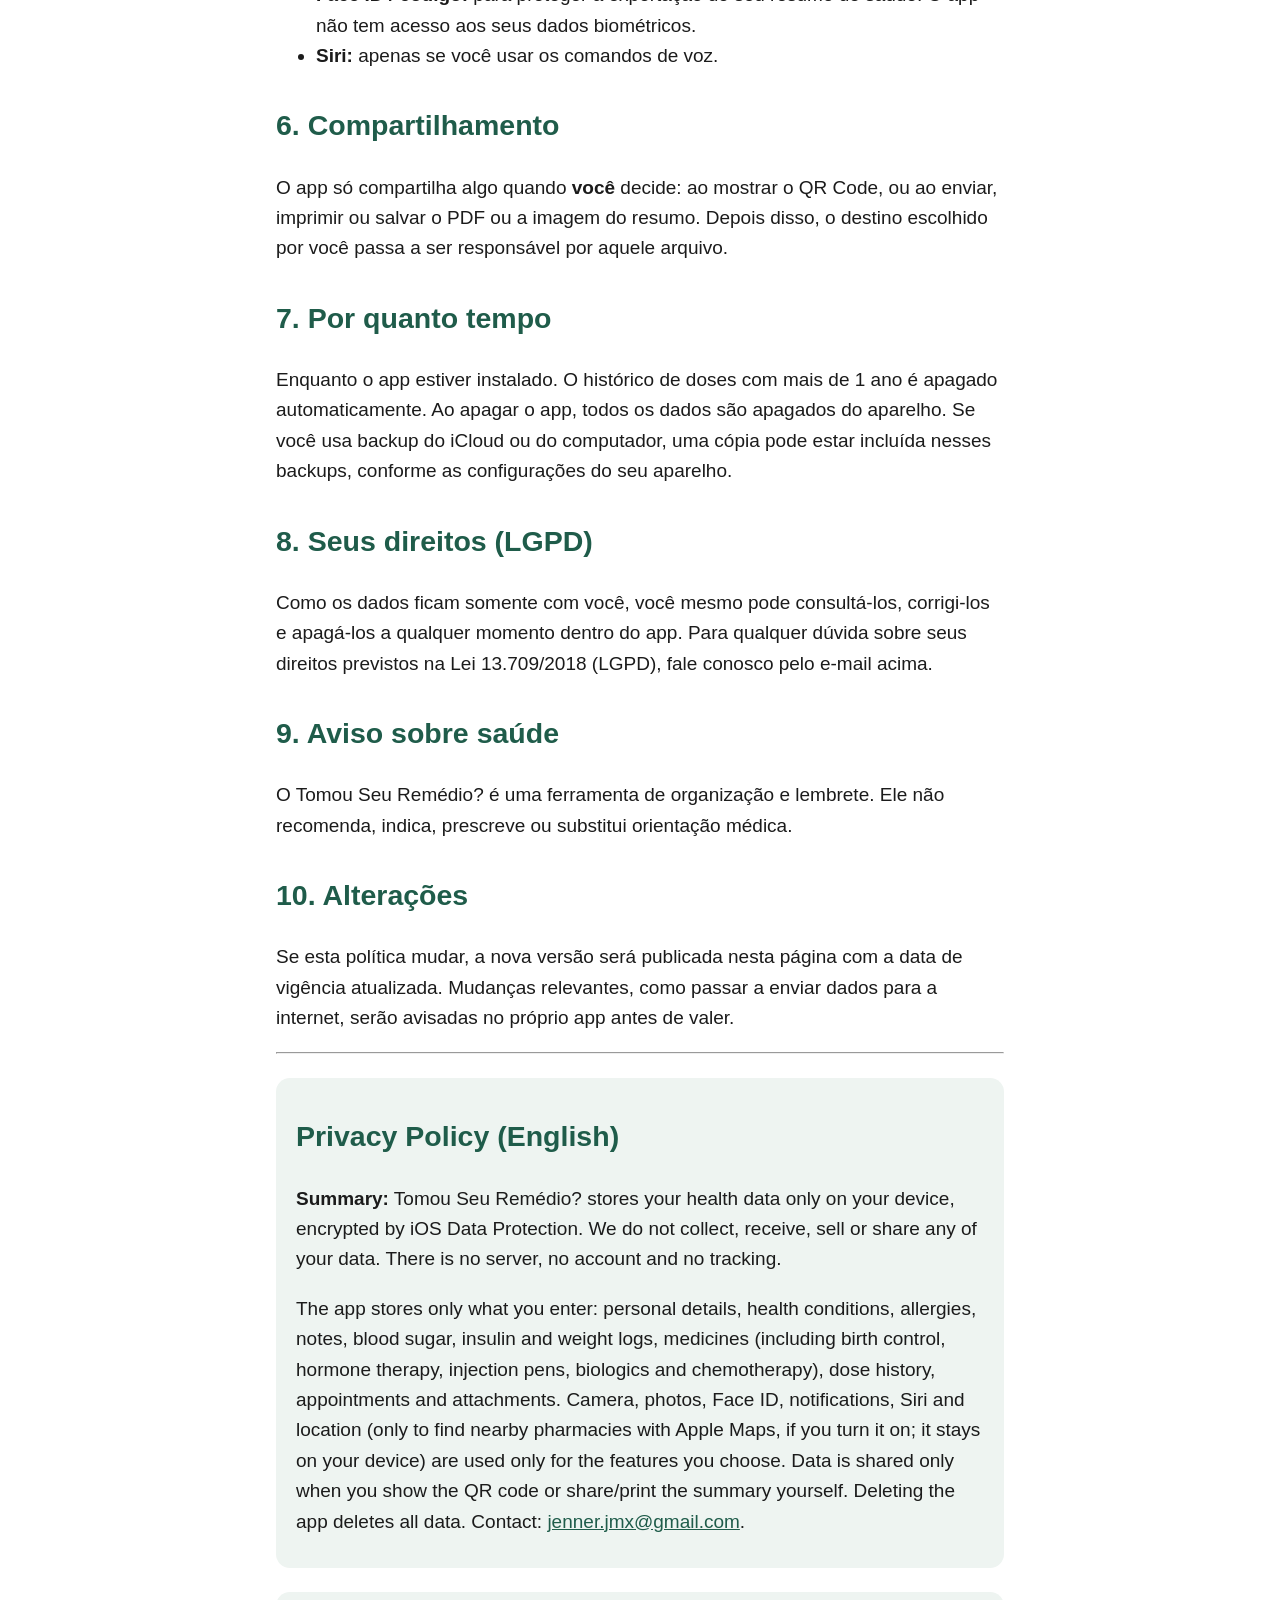
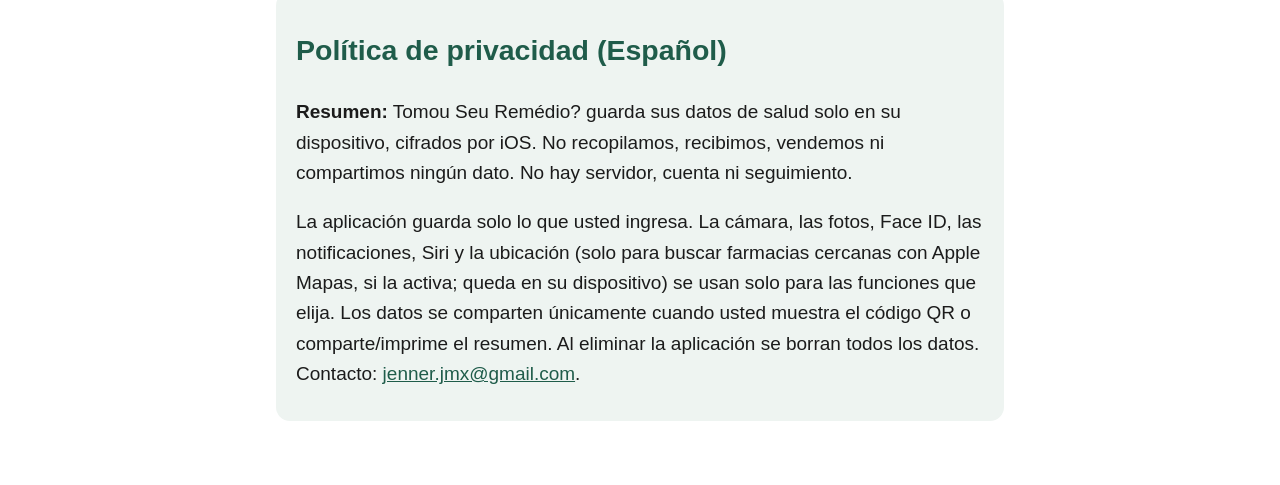
==== commit e16511d1: "Privacidade: localização usada só para sugerir farmácias próximas (opcional, fica no aparelho) Co-Au" ====
--- a/privacidade.html
+++ b/privacidade.html
@@ -39,6 +39,7 @@
 <ul>
 <li><strong>Notificações:</strong> para os lembretes de remédios e consultas.</li>
 <li><strong>Câmera e fotos:</strong> apenas quando você escolhe fotografar a caixa do remédio ou anexar um resultado. A leitura do texto da foto é feita no próprio aparelho.</li>
+<li><strong>Localização:</strong> só se você ligar a opção de sugerir farmácias próximas (ou tocar em “Farmácias perto de mim”). A posição é usada para buscar farmácias no Apple Mapas e fica guardada só no seu aparelho; não é enviada para nós.</li>
 <li><strong>Face ID / código:</strong> para proteger a exportação do seu resumo de saúde. O app não tem acesso aos seus dados biométricos.</li>
 <li><strong>Siri:</strong> apenas se você usar os comandos de voz.</li>
 </ul>
@@ -63,13 +64,13 @@
 <section id="en" lang="en">
 <h2>Privacy Policy (English)</h2>
 <p><strong>Summary:</strong> Tomou Seu Remédio? stores your health data only on your device, encrypted by iOS Data Protection. We do not collect, receive, sell or share any of your data. There is no server, no account and no tracking.</p>
-<p>The app stores only what you enter: personal details, health conditions, allergies, notes, blood sugar, insulin and weight logs, medicines (including birth control, hormone therapy, injection pens, biologics and chemotherapy), dose history, appointments and attachments. Camera, photos, Face ID, notifications and Siri are used only for the features you choose. Data is shared only when you show the QR code or share/print the summary yourself. Deleting the app deletes all data. Contact: <a href="mailto:jenner.jmx@gmail.com"><span class="cfg-email">jenner.jmx@gmail.com</span></a>.</p>
+<p>The app stores only what you enter: personal details, health conditions, allergies, notes, blood sugar, insulin and weight logs, medicines (including birth control, hormone therapy, injection pens, biologics and chemotherapy), dose history, appointments and attachments. Camera, photos, Face ID, notifications, Siri and location (only to find nearby pharmacies with Apple Maps, if you turn it on; it stays on your device) are used only for the features you choose. Data is shared only when you show the QR code or share/print the summary yourself. Deleting the app deletes all data. Contact: <a href="mailto:jenner.jmx@gmail.com"><span class="cfg-email">jenner.jmx@gmail.com</span></a>.</p>
 </section>
 
 <section id="es" lang="es">
 <h2>Política de privacidad (Español)</h2>
 <p><strong>Resumen:</strong> Tomou Seu Remédio? guarda sus datos de salud solo en su dispositivo, cifrados por iOS. No recopilamos, recibimos, vendemos ni compartimos ningún dato. No hay servidor, cuenta ni seguimiento.</p>
-<p>La aplicación guarda solo lo que usted ingresa. La cámara, las fotos, Face ID, las notificaciones y Siri se usan solo para las funciones que elija. Los datos se comparten únicamente cuando usted muestra el código QR o comparte/imprime el resumen. Al eliminar la aplicación se borran todos los datos. Contacto: <a href="mailto:jenner.jmx@gmail.com"><span class="cfg-email">jenner.jmx@gmail.com</span></a>.</p>
+<p>La aplicación guarda solo lo que usted ingresa. La cámara, las fotos, Face ID, las notificaciones, Siri y la ubicación (solo para buscar farmacias cercanas con Apple Mapas, si la activa; queda en su dispositivo) se usan solo para las funciones que elija. Los datos se comparten únicamente cuando usted muestra el código QR o comparte/imprime el resumen. Al eliminar la aplicación se borran todos los datos. Contacto: <a href="mailto:jenner.jmx@gmail.com"><span class="cfg-email">jenner.jmx@gmail.com</span></a>.</p>
 </section>
 </main>
 </body>
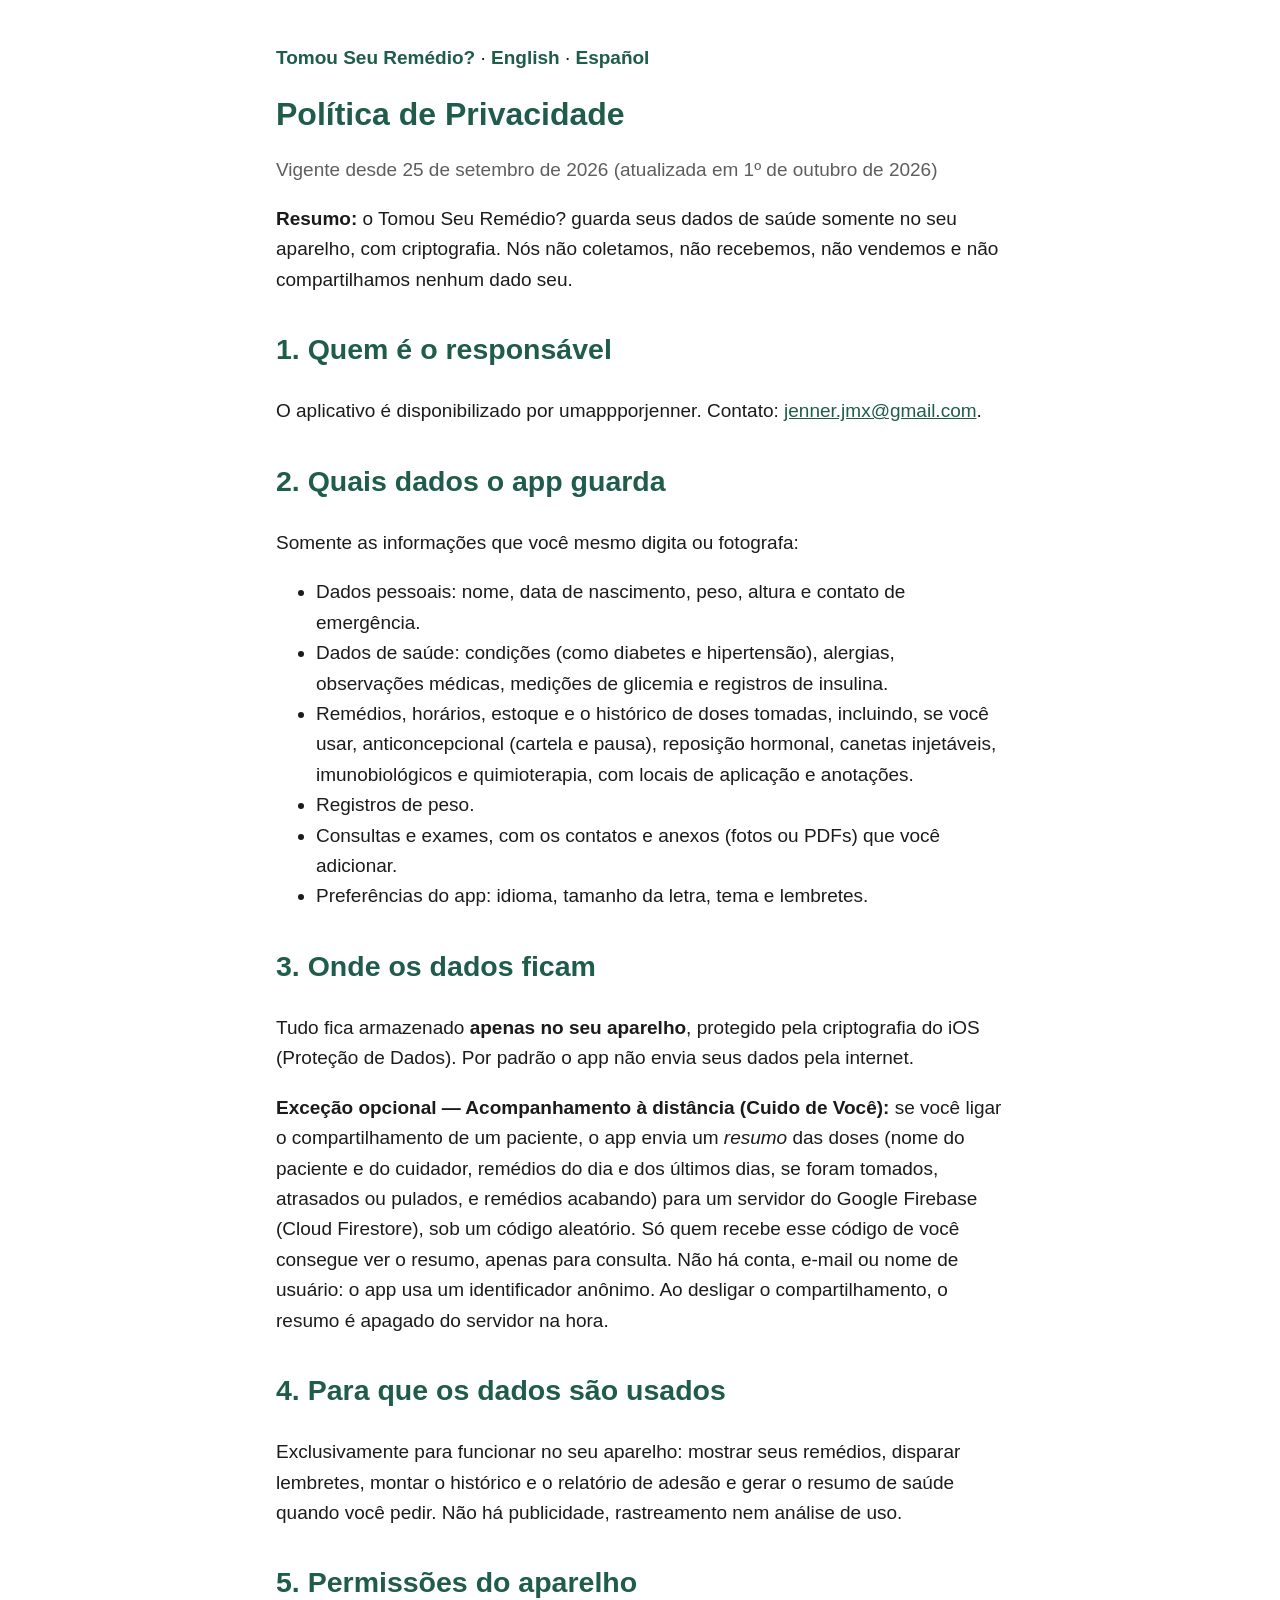
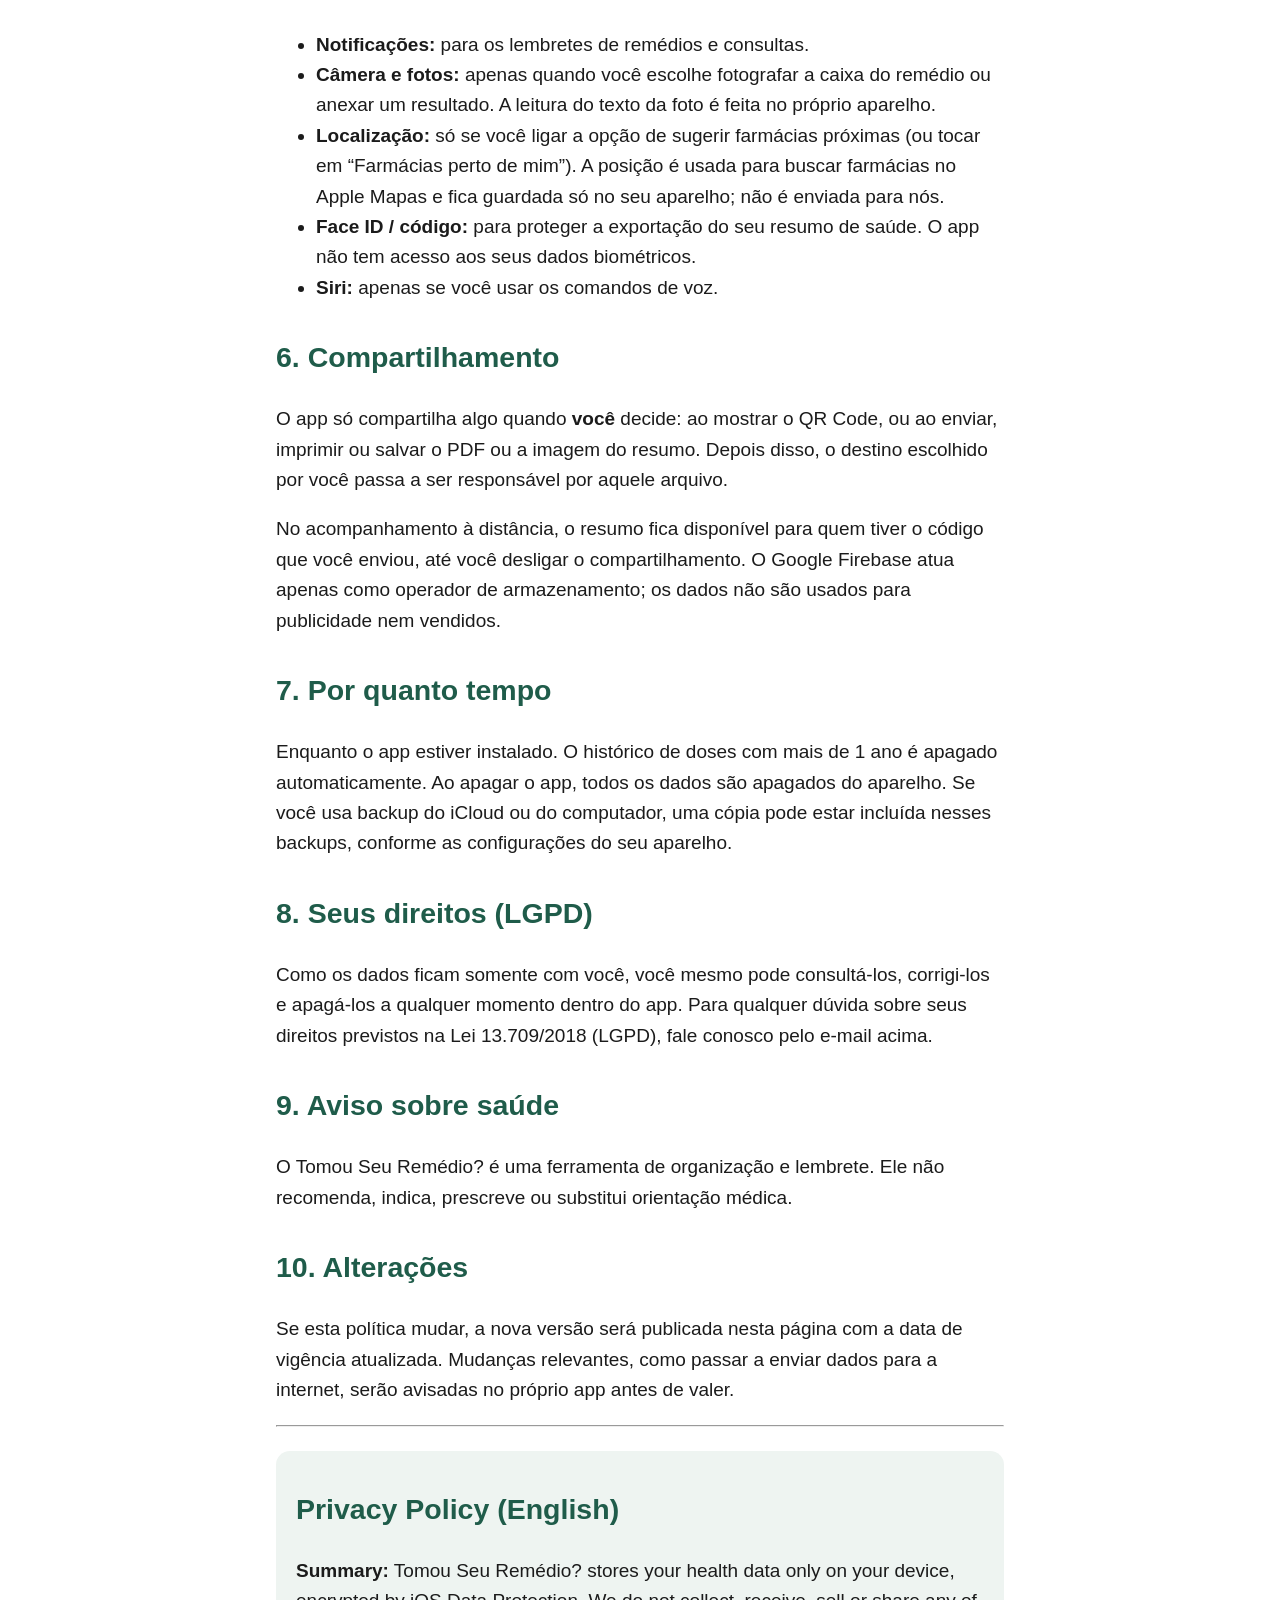
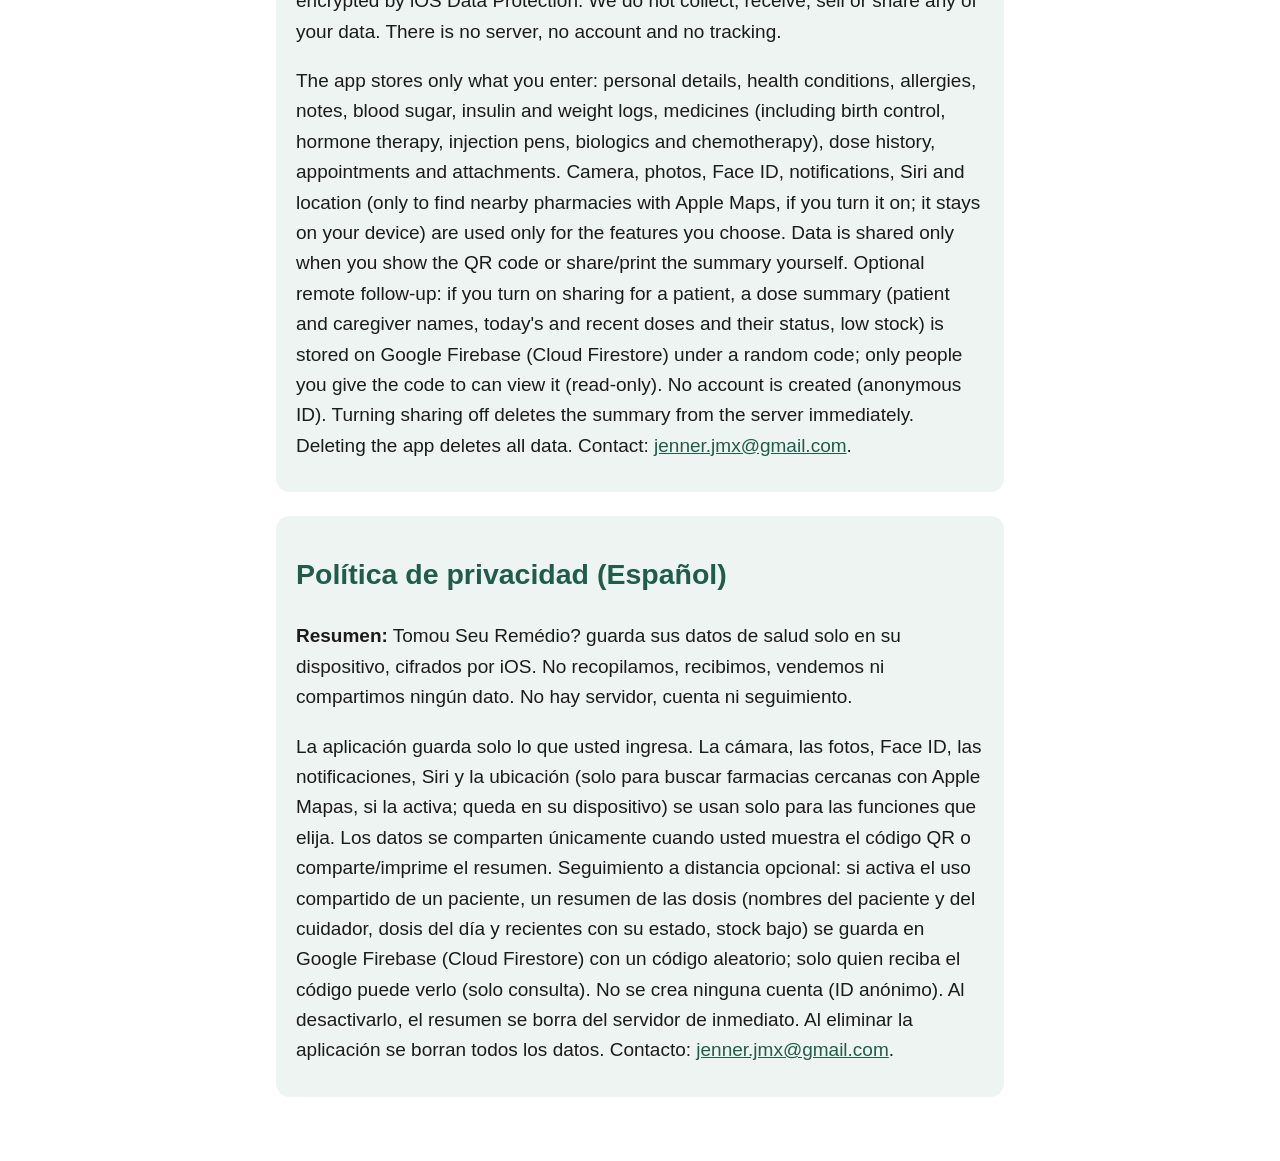
==== commit 51b3071f: "Privacidade: acompanhamento à distância opcional (resumo no Firebase sob código, apagado ao desligar" ====
--- a/privacidade.html
+++ b/privacidade.html
@@ -11,7 +11,7 @@
 <p class="topo"><a href="index.html">Tomou Seu Remédio?</a> · <a href="#en">English</a> · <a href="#es">Español</a></p>
 
 <h1>Política de Privacidade</h1>
-<p class="data">Vigente desde 25 de setembro de 2026 (atualizada em 26 de setembro de 2026)</p>
+<p class="data">Vigente desde 25 de setembro de 2026 (atualizada em 1º de outubro de 2026)</p>
 
 <p><strong>Resumo:</strong> o Tomou Seu Remédio? guarda seus dados de saúde somente no seu aparelho, com criptografia. Nós não coletamos, não recebemos, não vendemos e não compartilhamos nenhum dado seu.</p>
 
@@ -30,7 +30,8 @@
 </ul>
 
 <h2>3. Onde os dados ficam</h2>
-<p>Tudo fica armazenado <strong>apenas no seu aparelho</strong>, protegido pela criptografia do iOS (Proteção de Dados). O app não possui servidor, não cria contas e não envia seus dados pela internet.</p>
+<p>Tudo fica armazenado <strong>apenas no seu aparelho</strong>, protegido pela criptografia do iOS (Proteção de Dados). Por padrão o app não envia seus dados pela internet.</p>
+<p><strong>Exceção opcional — Acompanhamento à distância (Cuido de Você):</strong> se você ligar o compartilhamento de um paciente, o app envia um <em>resumo</em> das doses (nome do paciente e do cuidador, remédios do dia e dos últimos dias, se foram tomados, atrasados ou pulados, e remédios acabando) para um servidor do Google Firebase (Cloud Firestore), sob um código aleatório. Só quem recebe esse código de você consegue ver o resumo, apenas para consulta. Não há conta, e-mail ou nome de usuário: o app usa um identificador anônimo. Ao desligar o compartilhamento, o resumo é apagado do servidor na hora.</p>
 
 <h2>4. Para que os dados são usados</h2>
 <p>Exclusivamente para funcionar no seu aparelho: mostrar seus remédios, disparar lembretes, montar o histórico e o relatório de adesão e gerar o resumo de saúde quando você pedir. Não há publicidade, rastreamento nem análise de uso.</p>
@@ -46,6 +47,7 @@
 
 <h2>6. Compartilhamento</h2>
 <p>O app só compartilha algo quando <strong>você</strong> decide: ao mostrar o QR Code, ou ao enviar, imprimir ou salvar o PDF ou a imagem do resumo. Depois disso, o destino escolhido por você passa a ser responsável por aquele arquivo.</p>
+<p>No acompanhamento à distância, o resumo fica disponível para quem tiver o código que você enviou, até você desligar o compartilhamento. O Google Firebase atua apenas como operador de armazenamento; os dados não são usados para publicidade nem vendidos.</p>
 
 <h2>7. Por quanto tempo</h2>
 <p>Enquanto o app estiver instalado. O histórico de doses com mais de 1 ano é apagado automaticamente. Ao apagar o app, todos os dados são apagados do aparelho. Se você usa backup do iCloud ou do computador, uma cópia pode estar incluída nesses backups, conforme as configurações do seu aparelho.</p>
@@ -64,13 +66,13 @@
 <section id="en" lang="en">
 <h2>Privacy Policy (English)</h2>
 <p><strong>Summary:</strong> Tomou Seu Remédio? stores your health data only on your device, encrypted by iOS Data Protection. We do not collect, receive, sell or share any of your data. There is no server, no account and no tracking.</p>
-<p>The app stores only what you enter: personal details, health conditions, allergies, notes, blood sugar, insulin and weight logs, medicines (including birth control, hormone therapy, injection pens, biologics and chemotherapy), dose history, appointments and attachments. Camera, photos, Face ID, notifications, Siri and location (only to find nearby pharmacies with Apple Maps, if you turn it on; it stays on your device) are used only for the features you choose. Data is shared only when you show the QR code or share/print the summary yourself. Deleting the app deletes all data. Contact: <a href="mailto:jenner.jmx@gmail.com"><span class="cfg-email">jenner.jmx@gmail.com</span></a>.</p>
+<p>The app stores only what you enter: personal details, health conditions, allergies, notes, blood sugar, insulin and weight logs, medicines (including birth control, hormone therapy, injection pens, biologics and chemotherapy), dose history, appointments and attachments. Camera, photos, Face ID, notifications, Siri and location (only to find nearby pharmacies with Apple Maps, if you turn it on; it stays on your device) are used only for the features you choose. Data is shared only when you show the QR code or share/print the summary yourself. Optional remote follow-up: if you turn on sharing for a patient, a dose summary (patient and caregiver names, today's and recent doses and their status, low stock) is stored on Google Firebase (Cloud Firestore) under a random code; only people you give the code to can view it (read-only). No account is created (anonymous ID). Turning sharing off deletes the summary from the server immediately. Deleting the app deletes all data. Contact: <a href="mailto:jenner.jmx@gmail.com"><span class="cfg-email">jenner.jmx@gmail.com</span></a>.</p>
 </section>
 
 <section id="es" lang="es">
 <h2>Política de privacidad (Español)</h2>
 <p><strong>Resumen:</strong> Tomou Seu Remédio? guarda sus datos de salud solo en su dispositivo, cifrados por iOS. No recopilamos, recibimos, vendemos ni compartimos ningún dato. No hay servidor, cuenta ni seguimiento.</p>
-<p>La aplicación guarda solo lo que usted ingresa. La cámara, las fotos, Face ID, las notificaciones, Siri y la ubicación (solo para buscar farmacias cercanas con Apple Mapas, si la activa; queda en su dispositivo) se usan solo para las funciones que elija. Los datos se comparten únicamente cuando usted muestra el código QR o comparte/imprime el resumen. Al eliminar la aplicación se borran todos los datos. Contacto: <a href="mailto:jenner.jmx@gmail.com"><span class="cfg-email">jenner.jmx@gmail.com</span></a>.</p>
+<p>La aplicación guarda solo lo que usted ingresa. La cámara, las fotos, Face ID, las notificaciones, Siri y la ubicación (solo para buscar farmacias cercanas con Apple Mapas, si la activa; queda en su dispositivo) se usan solo para las funciones que elija. Los datos se comparten únicamente cuando usted muestra el código QR o comparte/imprime el resumen. Seguimiento a distancia opcional: si activa el uso compartido de un paciente, un resumen de las dosis (nombres del paciente y del cuidador, dosis del día y recientes con su estado, stock bajo) se guarda en Google Firebase (Cloud Firestore) con un código aleatorio; solo quien reciba el código puede verlo (solo consulta). No se crea ninguna cuenta (ID anónimo). Al desactivarlo, el resumen se borra del servidor de inmediato. Al eliminar la aplicación se borran todos los datos. Contacto: <a href="mailto:jenner.jmx@gmail.com"><span class="cfg-email">jenner.jmx@gmail.com</span></a>.</p>
 </section>
 </main>
 </body>
